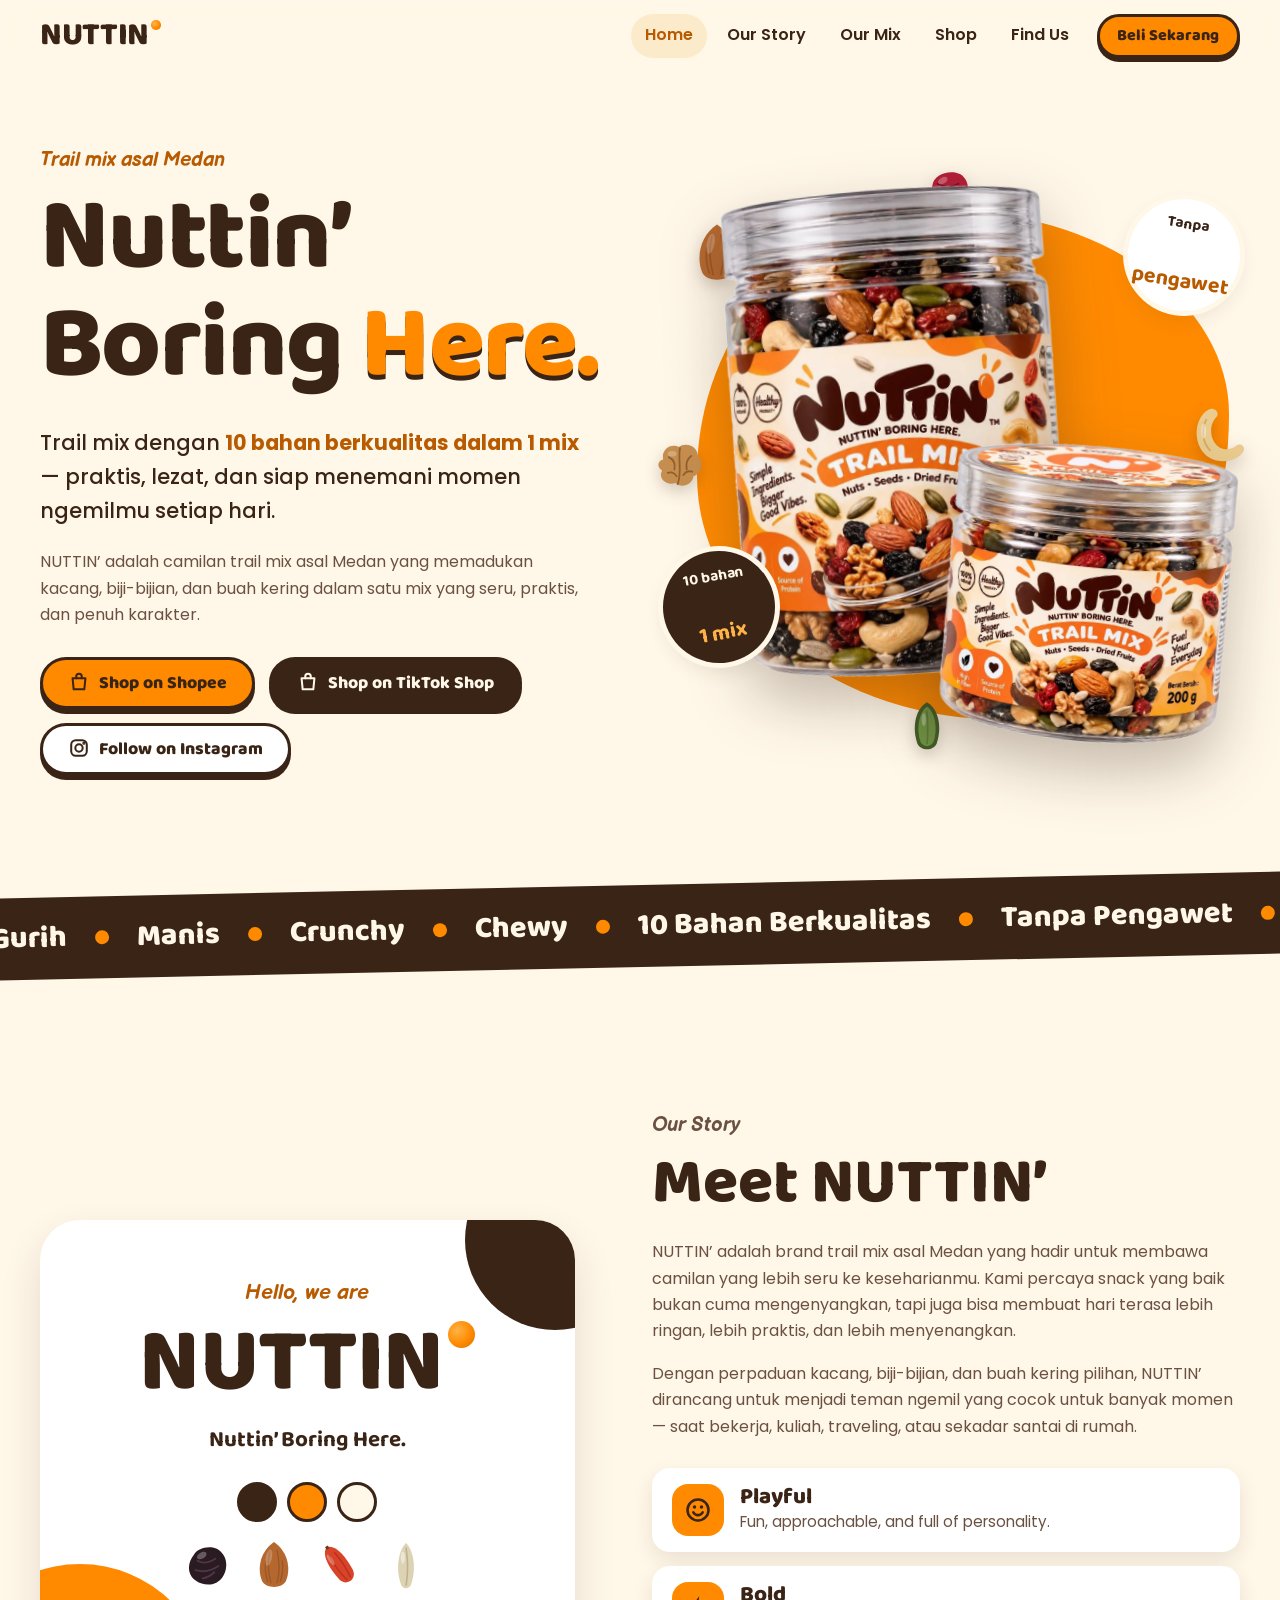
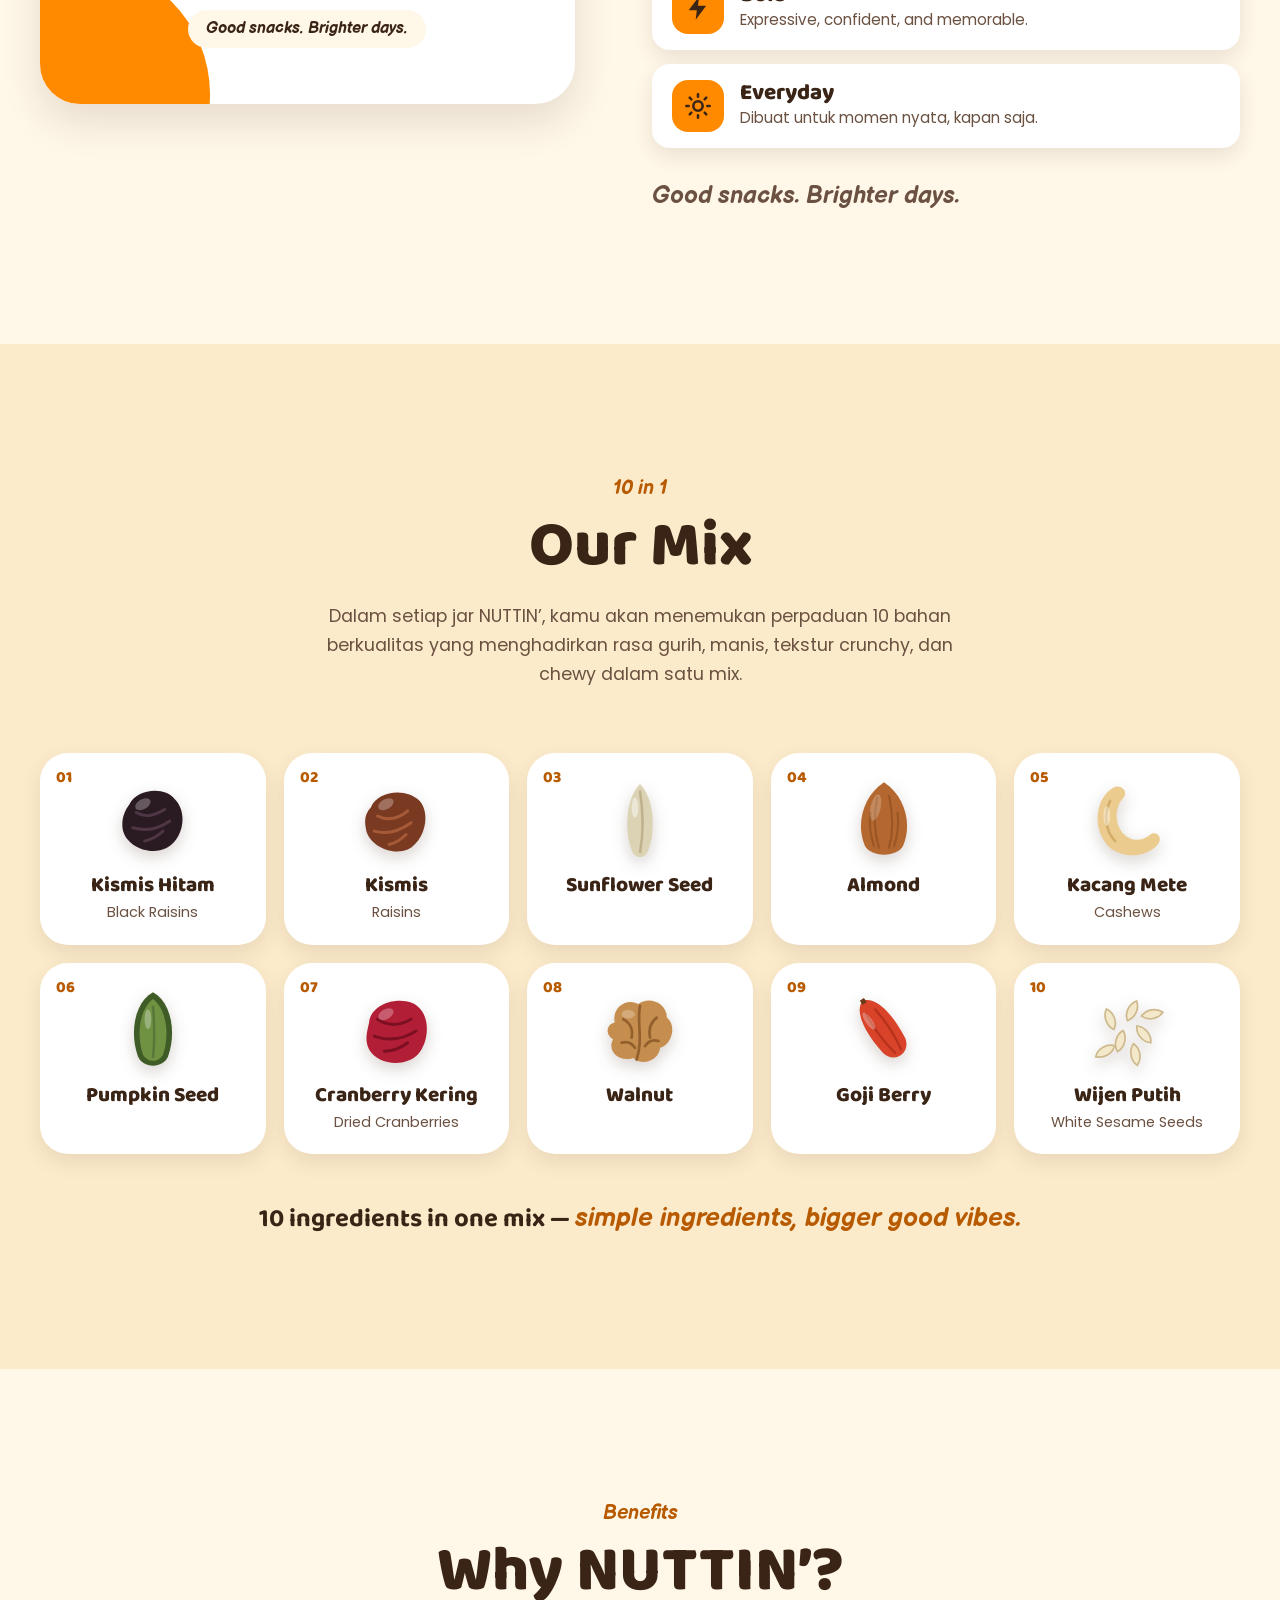
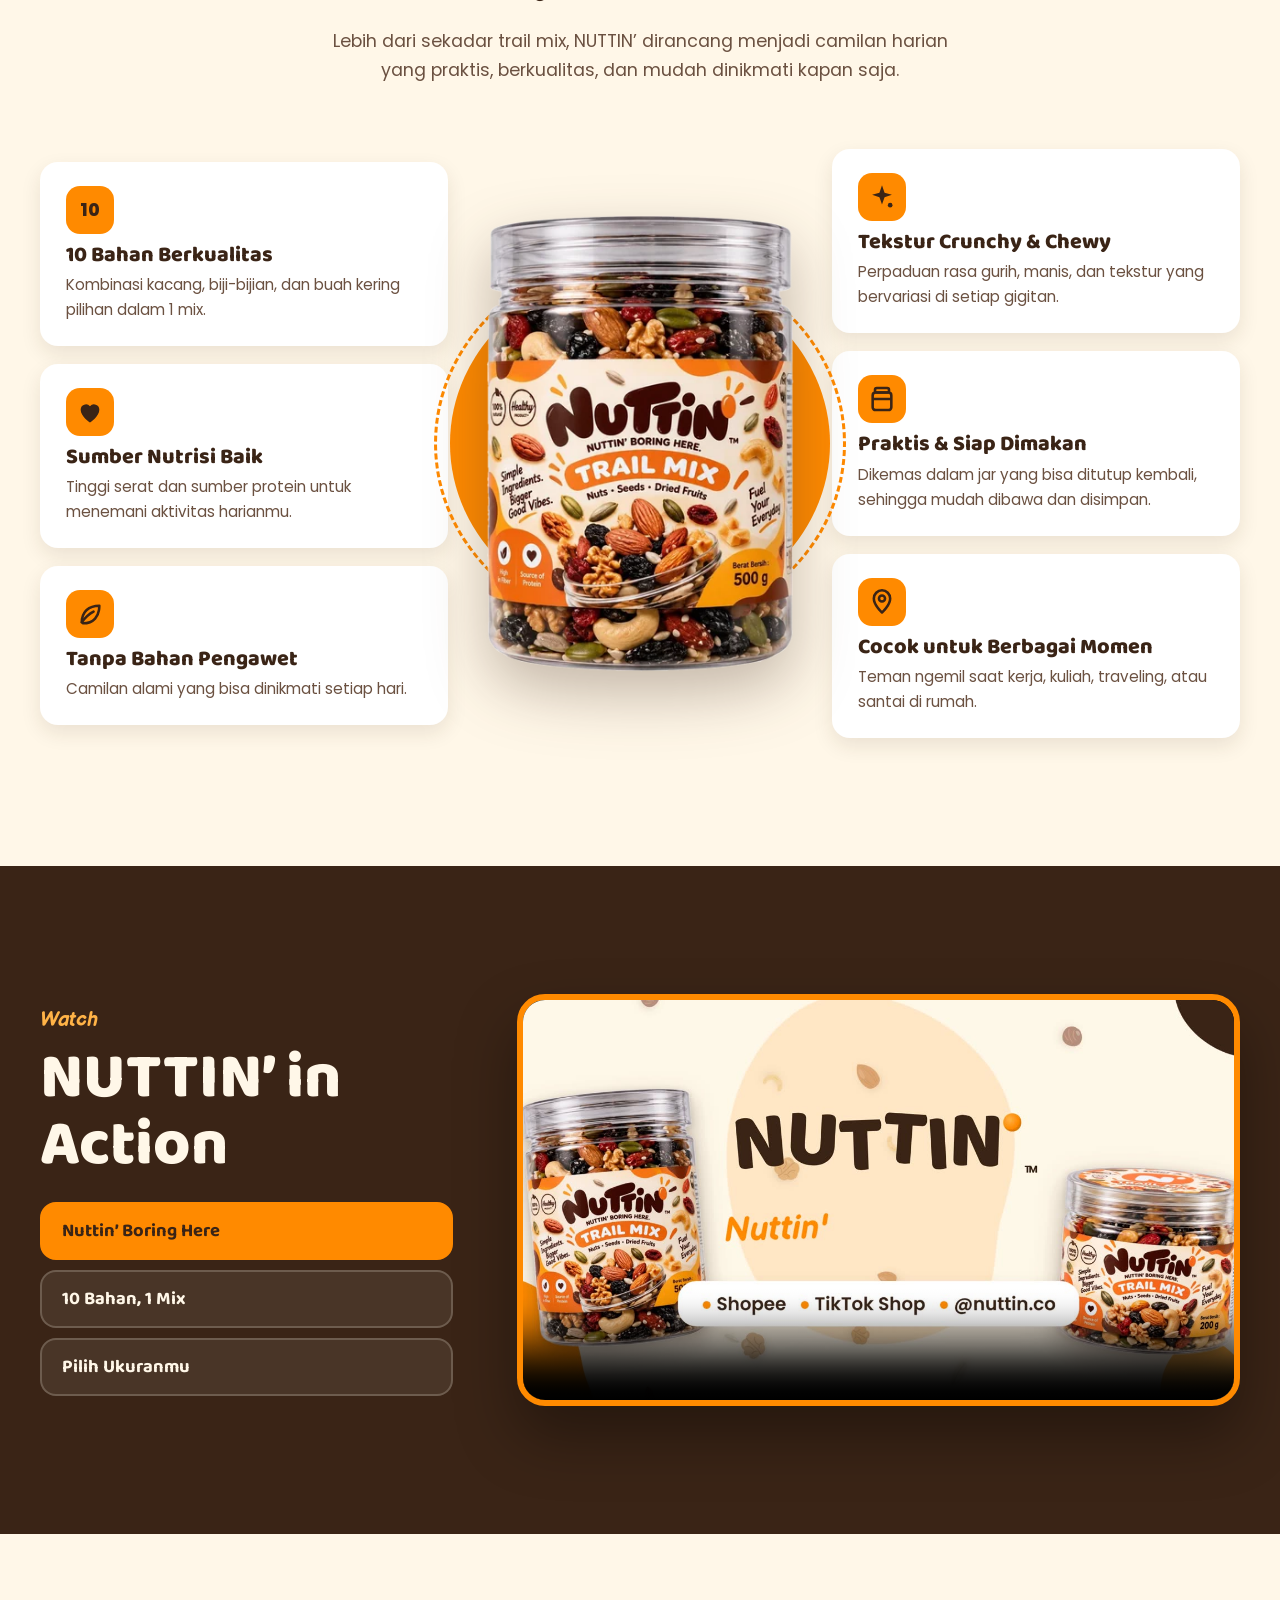
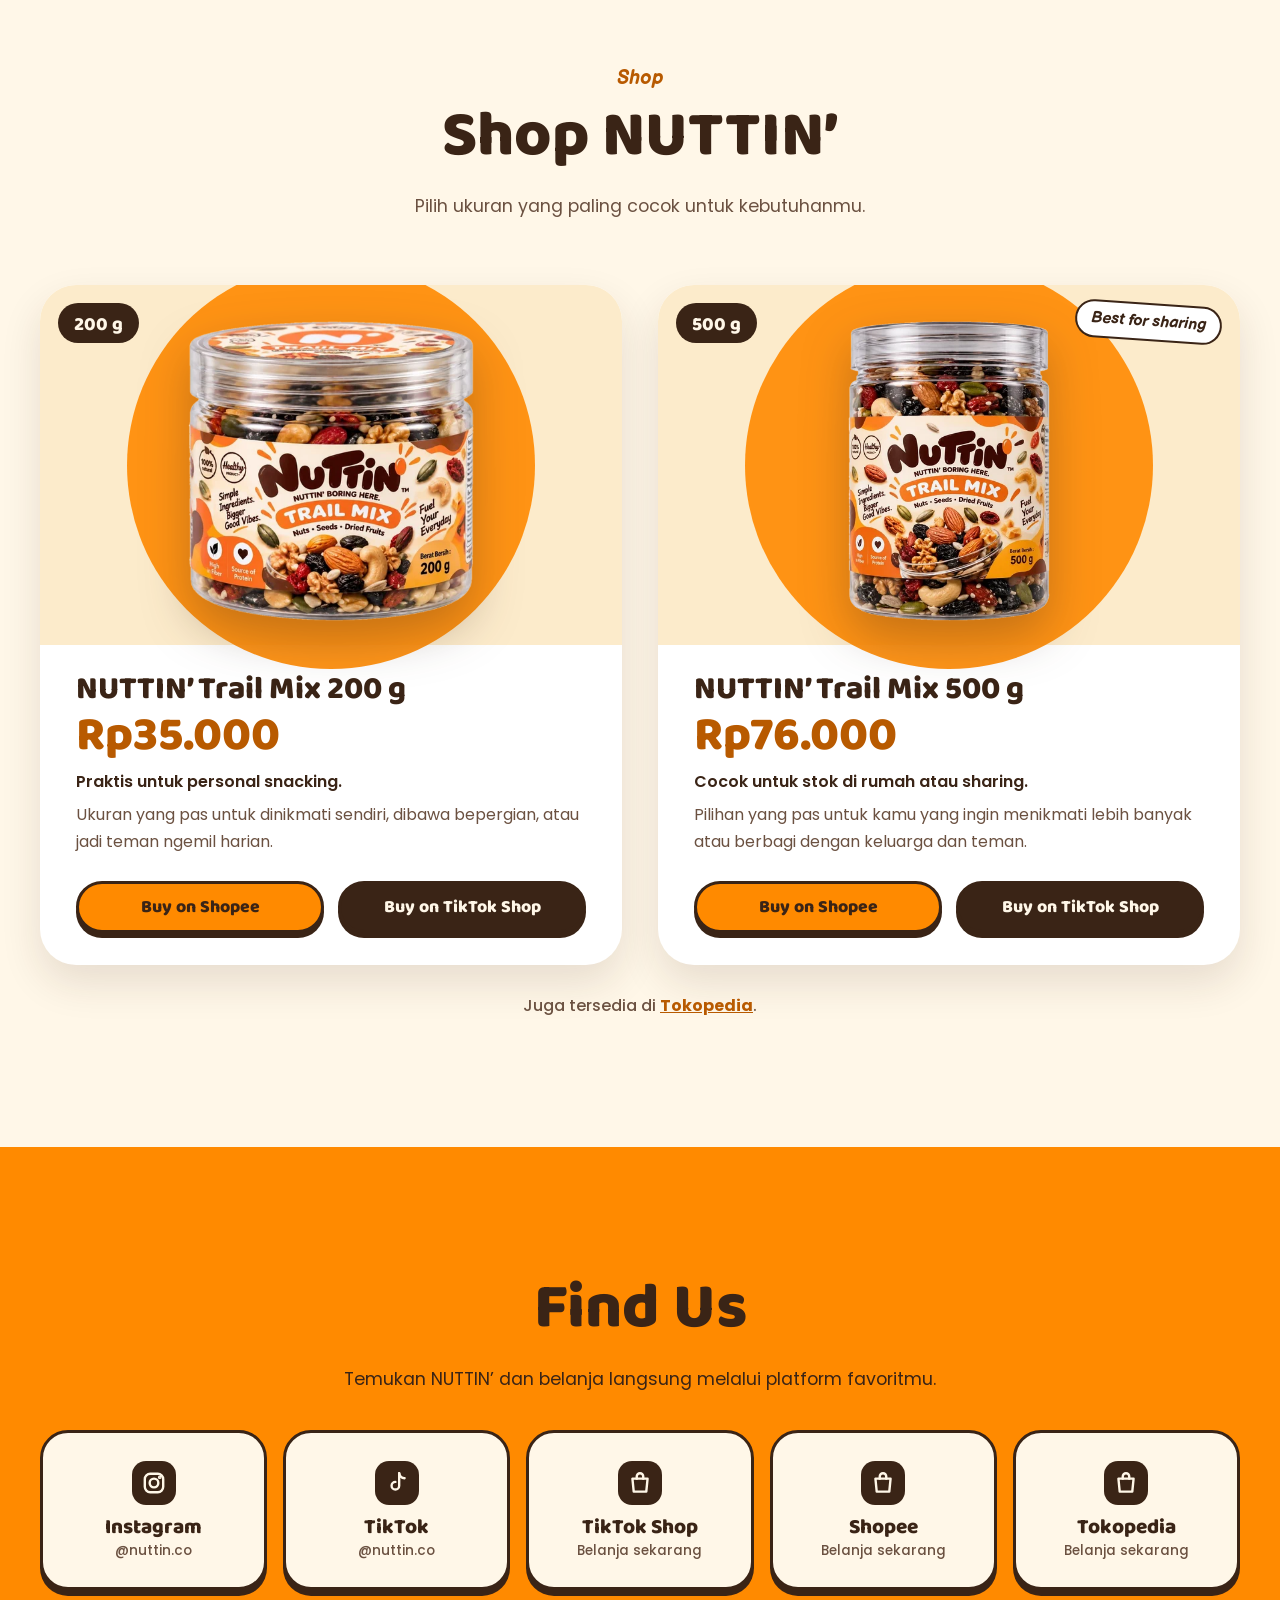
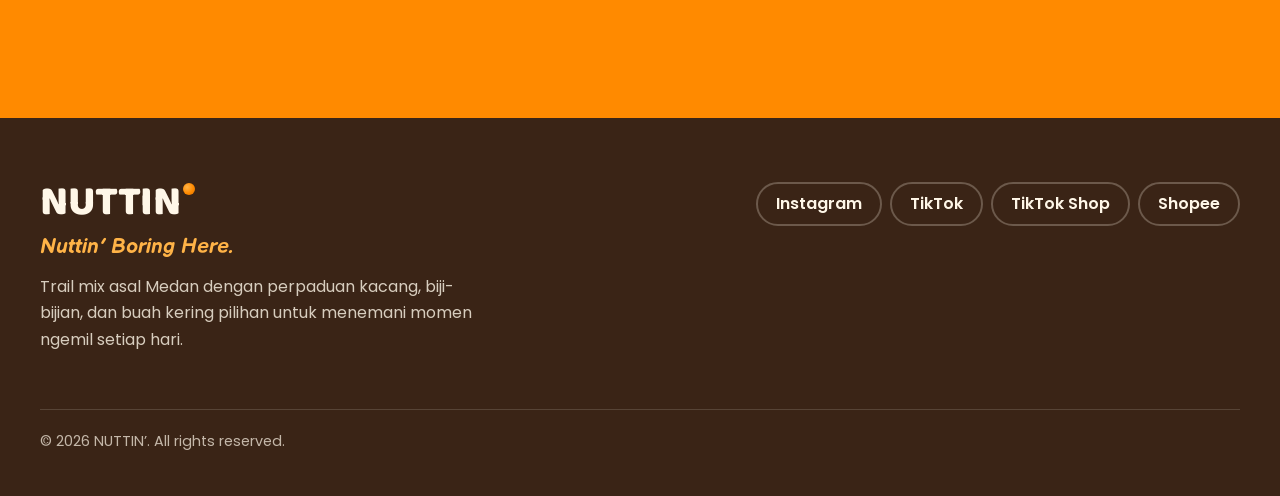
==== index.html @ 27751baa "NUTTIN' brand website: one-page static site Home, Our Story, Our Mix, Why NUTTIN', Watch, Shop and F" ====
<!DOCTYPE html>
<html lang="id">
<head>
  <meta charset="utf-8">
  <meta name="viewport" content="width=device-width, initial-scale=1">
  <title>NUTTIN' Trail Mix — Nuttin' Boring Here.</title>
  <meta name="description" content="NUTTIN' adalah camilan trail mix asal Medan dengan 10 bahan berkualitas dalam 1 mix: kacang, biji-bijian, dan buah kering. Tanpa bahan pengawet.">
  <meta name="theme-color" content="#FF8A00">
  <meta property="og:title" content="NUTTIN' Trail Mix — Nuttin' Boring Here.">
  <meta property="og:description" content="Trail mix dengan 10 bahan berkualitas dalam 1 mix — praktis, lezat, dan siap menemani momen ngemilmu setiap hari.">
  <meta property="og:image" content="/assets/video/ad1.jpg">
  <meta property="og:type" content="website">
  <link rel="icon" href="/assets/img/favicon.svg" type="image/svg+xml">
  <link rel="preconnect" href="https://fonts.googleapis.com">
  <link rel="preconnect" href="https://fonts.gstatic.com" crossorigin>
  <link href="https://fonts.googleapis.com/css2?family=Baloo+2:wght@600;700;800&family=Balsamiq+Sans:ital,wght@1,700&family=Poppins:wght@400;500;600;700&display=swap" rel="stylesheet">
  <link rel="preload" as="image" href="/assets/img/jar500.webp">
  <link rel="stylesheet" href="/styles.css">
</head>
<body>
<a class="skip" href="#main">Langsung ke konten</a>

<header class="nav" id="top">
  <div class="wrap nav__in">
    <a href="#home" class="logo" aria-label="NUTTIN' — kembali ke atas">NUTTIN<span class="logo__nut" aria-hidden="true"></span></a>
    <nav aria-label="Menu utama">
      <button class="nav__toggle" aria-expanded="false" aria-controls="menu"><span class="sr">Buka menu</span><span class="bars" aria-hidden="true"></span></button>
      <ul id="menu" class="nav__menu">
        <li><a href="#home">Home</a></li>
        <li><a href="#story">Our Story</a></li>
        <li><a href="#mix">Our Mix</a></li>
        <li><a href="#shop">Shop</a></li>
        <li><a href="#find">Find Us</a></li>
        <li class="nav__cta"><a class="btn btn--sm" href="#shop">Beli Sekarang</a></li>
      </ul>
    </nav>
  </div>
</header>

<main id="main">

<!-- 1. HOME / HERO -->
<section id="home" class="hero">
  <div class="wrap hero__grid">
    <div class="hero__copy">
      <p class="eyebrow reveal">Trail mix asal Medan</p>
      <h1 class="hero__title reveal">Nuttin’ Boring <span>Here.</span></h1>
      <p class="hero__sub reveal">Trail mix dengan <strong>10 bahan berkualitas dalam 1 mix</strong> — praktis, lezat, dan siap menemani momen ngemilmu setiap hari.</p>
      <p class="hero__intro reveal">NUTTIN’ adalah camilan trail mix asal Medan yang memadukan kacang, biji-bijian, dan buah kering dalam satu mix yang seru, praktis, dan penuh karakter.</p>
      <div class="cta-row reveal">
        <a class="btn" href="https://id.shp.ee/QFvZnTkS" target="_blank" rel="noopener"><svg class="ic"><use href="#i-bag"/></svg>Shop on Shopee</a>
        <a class="btn btn--dark" href="https://vt.tiktok.com/ZSbyNtGrv/" target="_blank" rel="noopener"><svg class="ic"><use href="#i-bag"/></svg>Shop on TikTok Shop</a>
        <a class="btn btn--ghost" href="https://www.instagram.com/nuttin.co?stkn=MXM5eWNsd3lpMHB6aA==" target="_blank" rel="noopener"><svg class="ic"><use href="#i-insta"/></svg>Follow on Instagram</a>
      </div>
    </div>
    <div class="hero__art" aria-hidden="false">
      <div class="blob blob--orange"></div>
      <div class="float f1" data-ing="almond"></div>
      <div class="float f2" data-ing="cranberry"></div>
      <div class="float f3" data-ing="mete"></div>
      <div class="float f4" data-ing="pumpkin"></div>
      <div class="float f5" data-ing="walnut"></div>
      <img class="jar jar--500" src="/assets/img/jar500.webp" width="677" height="1000" alt="Jar NUTTIN’ Trail Mix 500 g">
      <img class="jar jar--200" src="/assets/img/jar200.webp" width="856" height="900" alt="Jar NUTTIN’ Trail Mix 200 g">
      <span class="sticker sticker--a">10 bahan<br><b>1 mix</b></span>
      <span class="sticker sticker--b">Tanpa<br><b>pengawet</b></span>
    </div>
  </div>
</section>

<div class="marquee-wrap"><div class="marquee" aria-hidden="true">
  <div class="marquee__track">
    <span>Gurih</span><i></i><span>Manis</span><i></i><span>Crunchy</span><i></i><span>Chewy</span><i></i><span>10 Bahan Berkualitas</span><i></i><span>Tanpa Pengawet</span><i></i><span>Fuel Your Everyday</span><i></i>
    <span>Gurih</span><i></i><span>Manis</span><i></i><span>Crunchy</span><i></i><span>Chewy</span><i></i><span>10 Bahan Berkualitas</span><i></i><span>Tanpa Pengawet</span><i></i><span>Fuel Your Everyday</span><i></i>
  </div>
</div></div>

<!-- 2. OUR STORY -->
<section id="story" class="section">
  <div class="wrap story">
    <div class="story__art reveal">
      <div class="brandcard">
        <p class="brandcard__hello">Hello, we are</p>
        <p class="logo logo--xl">NUTTIN<span class="logo__nut" aria-hidden="true"></span></p>
        <p class="brandcard__tag">Nuttin’ Boring Here.</p>
        <div class="brandcard__swatches" aria-hidden="true"><span style="background:#3A2416"></span><span style="background:#FF8A00"></span><span style="background:#FFF7E8"></span></div>
        <div class="brandcard__ings" aria-hidden="true">
          <span data-ing="kismishitam"></span><span data-ing="almond"></span><span data-ing="goji"></span><span data-ing="sunflower"></span>
        </div>
        <p class="brandcard__small">Good snacks. Brighter days.</p>
      </div>
    </div>
    <div class="story__copy">
      <p class="eyebrow reveal">Our Story</p>
      <h2 class="h2 reveal">Meet NUTTIN’</h2>
      <p class="reveal">NUTTIN’ adalah brand trail mix asal Medan yang hadir untuk membawa camilan yang lebih seru ke keseharianmu. Kami percaya snack yang baik bukan cuma mengenyangkan, tapi juga bisa membuat hari terasa lebih ringan, lebih praktis, dan lebih menyenangkan.</p>
      <p class="reveal">Dengan perpaduan kacang, biji-bijian, dan buah kering pilihan, NUTTIN’ dirancang untuk menjadi teman ngemil yang cocok untuk banyak momen — saat bekerja, kuliah, traveling, atau sekadar santai di rumah.</p>
      <ul class="values">
        <li class="value reveal"><svg class="value__ic"><use href="#i-smile"/></svg><div><h3>Playful</h3><p>Fun, approachable, and full of personality.</p></div></li>
        <li class="value reveal"><svg class="value__ic"><use href="#i-bolt"/></svg><div><h3>Bold</h3><p>Expressive, confident, and memorable.</p></div></li>
        <li class="value reveal"><svg class="value__ic"><use href="#i-sun"/></svg><div><h3>Everyday</h3><p>Dibuat untuk momen nyata, kapan saja.</p></div></li>
      </ul>
      <p class="callout reveal">Good snacks. Brighter days.</p>
    </div>
  </div>
</section>

<!-- 3. OUR MIX -->
<section id="mix" class="section section--tint">
  <div class="wrap">
    <div class="head">
      <p class="eyebrow reveal">10 in 1</p>
      <h2 class="h2 reveal">Our Mix</h2>
      <p class="lead reveal">Dalam setiap jar NUTTIN’, kamu akan menemukan perpaduan 10 bahan berkualitas yang menghadirkan rasa gurih, manis, tekstur crunchy, dan chewy dalam satu mix.</p>
    </div>
    <ol class="ings">
      <li class="ing reveal"><span class="ing__no">01</span><span class="ing__ic" data-ing="kismishitam"></span><h3>Kismis Hitam</h3><p>Black Raisins</p></li>
      <li class="ing reveal"><span class="ing__no">02</span><span class="ing__ic" data-ing="kismis"></span><h3>Kismis</h3><p>Raisins</p></li>
      <li class="ing reveal"><span class="ing__no">03</span><span class="ing__ic" data-ing="sunflower"></span><h3>Sunflower Seed</h3><p>&nbsp;</p></li>
      <li class="ing reveal"><span class="ing__no">04</span><span class="ing__ic" data-ing="almond"></span><h3>Almond</h3><p>&nbsp;</p></li>
      <li class="ing reveal"><span class="ing__no">05</span><span class="ing__ic" data-ing="mete"></span><h3>Kacang Mete</h3><p>Cashews</p></li>
      <li class="ing reveal"><span class="ing__no">06</span><span class="ing__ic" data-ing="pumpkin"></span><h3>Pumpkin Seed</h3><p>&nbsp;</p></li>
      <li class="ing reveal"><span class="ing__no">07</span><span class="ing__ic" data-ing="cranberry"></span><h3>Cranberry Kering</h3><p>Dried Cranberries</p></li>
      <li class="ing reveal"><span class="ing__no">08</span><span class="ing__ic" data-ing="walnut"></span><h3>Walnut</h3><p>&nbsp;</p></li>
      <li class="ing reveal"><span class="ing__no">09</span><span class="ing__ic" data-ing="goji"></span><h3>Goji Berry</h3><p>&nbsp;</p></li>
      <li class="ing reveal"><span class="ing__no">10</span><span class="ing__ic" data-ing="wijen"></span><h3>Wijen Putih</h3><p>White Sesame Seeds</p></li>
    </ol>
    <p class="support reveal">10 ingredients in one mix — <span>simple ingredients, bigger good vibes.</span></p>
  </div>
</section>

<!-- 4. WHY NUTTIN' -->
<section id="why" class="section">
  <div class="wrap">
    <div class="head">
      <p class="eyebrow reveal">Benefits</p>
      <h2 class="h2 reveal">Why NUTTIN’?</h2>
      <p class="lead reveal">Lebih dari sekadar trail mix, NUTTIN’ dirancang menjadi camilan harian yang praktis, berkualitas, dan mudah dinikmati kapan saja.</p>
    </div>
    <div class="why">
      <ul class="why__col">
        <li class="ben reveal"><svg class="ben__ic"><use href="#i-ten"/></svg><h3>10 Bahan Berkualitas</h3><p>Kombinasi kacang, biji-bijian, dan buah kering pilihan dalam 1 mix.</p></li>
        <li class="ben reveal"><svg class="ben__ic"><use href="#i-heart"/></svg><h3>Sumber Nutrisi Baik</h3><p>Tinggi serat dan sumber protein untuk menemani aktivitas harianmu.</p></li>
        <li class="ben reveal"><svg class="ben__ic"><use href="#i-leaf"/></svg><h3>Tanpa Bahan Pengawet</h3><p>Camilan alami yang bisa dinikmati setiap hari.</p></li>
      </ul>
      <div class="why__jar reveal">
        <div class="ring"></div>
        <img src="/assets/img/jar500-sm.webp" width="339" height="500" loading="lazy" alt="Jar NUTTIN’ Trail Mix">
      </div>
      <ul class="why__col">
        <li class="ben reveal"><svg class="ben__ic"><use href="#i-spark"/></svg><h3>Tekstur Crunchy &amp; Chewy</h3><p>Perpaduan rasa gurih, manis, dan tekstur yang bervariasi di setiap gigitan.</p></li>
        <li class="ben reveal"><svg class="ben__ic"><use href="#i-jar"/></svg><h3>Praktis &amp; Siap Dimakan</h3><p>Dikemas dalam jar yang bisa ditutup kembali, sehingga mudah dibawa dan disimpan.</p></li>
        <li class="ben reveal"><svg class="ben__ic"><use href="#i-pin"/></svg><h3>Cocok untuk Berbagai Momen</h3><p>Teman ngemil saat kerja, kuliah, traveling, atau santai di rumah.</p></li>
      </ul>
    </div>
  </div>
</section>

<!-- WATCH -->
<section id="watch" class="section section--brown">
  <div class="wrap watch">
    <div class="watch__copy">
      <p class="eyebrow eyebrow--light reveal">Watch</p>
      <h2 class="h2 reveal">NUTTIN’ in Action</h2>
      <div class="tabs reveal" role="tablist" aria-label="Pilih video">
        <button role="tab" aria-selected="true" data-src="/assets/video/ad1.mp4" data-poster="/assets/video/ad1.jpg">Nuttin’ Boring Here</button>
        <button role="tab" aria-selected="false" data-src="/assets/video/ad2.mp4" data-poster="/assets/video/ad2.jpg">10 Bahan, 1 Mix</button>
        <button role="tab" aria-selected="false" data-src="/assets/video/ad3.mp4" data-poster="/assets/video/ad3.jpg">Pilih Ukuranmu</button>
      </div>
    </div>
    <div class="watch__player reveal">
      <video id="player" controls playsinline preload="none" poster="/assets/video/ad1.jpg" width="1280" height="720">
        <source src="/assets/video/ad1.mp4" type="video/mp4">
      </video>
    </div>
  </div>
</section>

<!-- 5. SHOP -->
<section id="shop" class="section">
  <div class="wrap">
    <div class="head">
      <p class="eyebrow reveal">Shop</p>
      <h2 class="h2 reveal">Shop NUTTIN’</h2>
      <p class="lead reveal">Pilih ukuran yang paling cocok untuk kebutuhanmu.</p>
    </div>
    <div class="products">
      <article class="product reveal">
        <div class="product__img"><img src="/assets/img/jar200-sm.webp" width="428" height="450" loading="lazy" alt="NUTTIN’ Trail Mix 200 g"><span class="size">200 g</span></div>
        <div class="product__body">
          <h3>NUTTIN’ Trail Mix 200 g</h3>
          <p class="price">Rp35.000</p>
          <p class="product__tag">Praktis untuk personal snacking.</p>
          <p>Ukuran yang pas untuk dinikmati sendiri, dibawa bepergian, atau jadi teman ngemil harian.</p>
          <div class="cta-row">
            <a class="btn" href="https://id.shp.ee/QFvZnTkS" target="_blank" rel="noopener">Buy on Shopee</a>
            <a class="btn btn--dark" href="https://vt.tiktok.com/ZSbyNtGrv/" target="_blank" rel="noopener">Buy on TikTok Shop</a>
          </div>
        </div>
      </article>
      <article class="product product--big reveal">
        <div class="product__img"><img src="/assets/img/jar500-sm.webp" width="339" height="500" loading="lazy" alt="NUTTIN’ Trail Mix 500 g"><span class="size">500 g</span><span class="flag">Best for sharing</span></div>
        <div class="product__body">
          <h3>NUTTIN’ Trail Mix 500 g</h3>
          <p class="price">Rp76.000</p>
          <p class="product__tag">Cocok untuk stok di rumah atau sharing.</p>
          <p>Pilihan yang pas untuk kamu yang ingin menikmati lebih banyak atau berbagi dengan keluarga dan teman.</p>
          <div class="cta-row">
            <a class="btn" href="https://id.shp.ee/QFvZnTkS" target="_blank" rel="noopener">Buy on Shopee</a>
            <a class="btn btn--dark" href="https://vt.tiktok.com/ZSbyNtGrv/" target="_blank" rel="noopener">Buy on TikTok Shop</a>
          </div>
        </div>
      </article>
    </div>
    <p class="note reveal">Juga tersedia di <a href="https://tk.tokopedia.com/ZSbgwoMDU/" target="_blank" rel="noopener">Tokopedia</a>.</p>
  </div>
</section>

<!-- 6. FIND US -->
<section id="find" class="section section--orange">
  <div class="wrap find">
    <h2 class="h2 reveal">Find Us</h2>
    <p class="lead reveal">Temukan NUTTIN’ dan belanja langsung melalui platform favoritmu.</p>
    <ul class="platforms">
      <li class="reveal"><a href="https://www.instagram.com/nuttin.co?stkn=MXM5eWNsd3lpMHB6aA==" target="_blank" rel="noopener"><svg class="ic"><use href="#i-insta"/></svg><span>Instagram<small>@nuttin.co</small></span></a></li>
      <li class="reveal"><a href="https://www.tiktok.com/@nuttin.co?_r=1&amp;_t=ZS-9ANVLg5MFNd" target="_blank" rel="noopener"><svg class="ic"><use href="#i-note"/></svg><span>TikTok<small>@nuttin.co</small></span></a></li>
      <li class="reveal"><a href="https://vt.tiktok.com/ZSbyNtGrv/" target="_blank" rel="noopener"><svg class="ic"><use href="#i-bag"/></svg><span>TikTok Shop<small>Belanja sekarang</small></span></a></li>
      <li class="reveal"><a href="https://id.shp.ee/QFvZnTkS" target="_blank" rel="noopener"><svg class="ic"><use href="#i-bag"/></svg><span>Shopee<small>Belanja sekarang</small></span></a></li>
      <li class="reveal"><a href="https://tk.tokopedia.com/ZSbgwoMDU/" target="_blank" rel="noopener"><svg class="ic"><use href="#i-bag"/></svg><span>Tokopedia<small>Belanja sekarang</small></span></a></li>
    </ul>
  </div>
</section>

</main>

<footer class="footer">
  <div class="wrap footer__grid">
    <div>
      <p class="logo logo--light">NUTTIN<span class="logo__nut" aria-hidden="true"></span></p>
      <p class="footer__line">Nuttin’ Boring Here.</p>
      <p class="footer__text">Trail mix asal Medan dengan perpaduan kacang, biji-bijian, dan buah kering pilihan untuk menemani momen ngemil setiap hari.</p>
    </div>
    <nav aria-label="Link footer">
      <ul class="footer__links">
        <li><a href="https://www.instagram.com/nuttin.co?stkn=MXM5eWNsd3lpMHB6aA==" target="_blank" rel="noopener">Instagram</a></li>
        <li><a href="https://www.tiktok.com/@nuttin.co?_r=1&amp;_t=ZS-9ANVLg5MFNd" target="_blank" rel="noopener">TikTok</a></li>
        <li><a href="https://vt.tiktok.com/ZSbyNtGrv/" target="_blank" rel="noopener">TikTok Shop</a></li>
        <li><a href="https://id.shp.ee/QFvZnTkS" target="_blank" rel="noopener">Shopee</a></li>
      </ul>
    </nav>
  </div>
  <p class="wrap footer__copy">© 2026 NUTTIN’. All rights reserved.</p>
</footer>

<!-- icon sprite -->
<svg width="0" height="0" style="position:absolute" aria-hidden="true">
  <symbol id="i-bag" viewBox="0 0 24 24" fill="none" stroke="currentColor" stroke-width="2.2" stroke-linecap="round" stroke-linejoin="round"><path d="M5 8h14l-1.2 12H6.2z"/><path d="M9 8V6a3 3 0 0 1 6 0v2"/></symbol>
  <symbol id="i-insta" viewBox="0 0 24 24" fill="none" stroke="currentColor" stroke-width="2.2" stroke-linecap="round"><rect x="3.5" y="3.5" width="17" height="17" rx="5"/><circle cx="12" cy="12" r="4"/><circle cx="17.3" cy="6.7" r=".6" fill="currentColor"/></symbol>
  <symbol id="i-note" viewBox="0 0 24 24" fill="none" stroke="currentColor" stroke-width="2.2" stroke-linecap="round" stroke-linejoin="round"><path d="M14 3v11.5a3.5 3.5 0 1 1-3.5-3.5"/><path d="M14 3c.5 2.6 2.4 4.4 5 4.6"/></symbol>
  <symbol id="i-smile" viewBox="0 0 24 24" fill="none" stroke="currentColor" stroke-width="2.2" stroke-linecap="round"><circle cx="12" cy="12" r="9"/><path d="M8 14c1 1.6 2.4 2.4 4 2.4s3-.8 4-2.4"/><path d="M9 9.5h.01M15 9.5h.01" stroke-width="3"/></symbol>
  <symbol id="i-bolt" viewBox="0 0 24 24" fill="currentColor"><path d="M13 2 4 14h7l-1 8 9-12h-7z"/></symbol>
  <symbol id="i-sun" viewBox="0 0 24 24" fill="none" stroke="currentColor" stroke-width="2.2" stroke-linecap="round"><circle cx="12" cy="12" r="4"/><path d="M12 2v2M12 20v2M4.9 4.9l1.4 1.4M17.7 17.7l1.4 1.4M2 12h2M20 12h2M4.9 19.1l1.4-1.4M17.7 6.3l1.4-1.4"/></symbol>
  <symbol id="i-heart" viewBox="0 0 24 24" fill="currentColor"><path d="M12 21s-8-5.2-8-11a4.6 4.6 0 0 1 8-3 4.6 4.6 0 0 1 8 3c0 5.8-8 11-8 11z"/></symbol>
  <symbol id="i-leaf" viewBox="0 0 24 24" fill="none" stroke="currentColor" stroke-width="2.2" stroke-linecap="round" stroke-linejoin="round"><path d="M5 19c0-9 6-14 15-14 0 9-5 15-14 15"/><path d="M5 19c3-4 6-7 10-9"/></symbol>
  <symbol id="i-spark" viewBox="0 0 24 24" fill="currentColor"><path d="M12 2l2.2 6.3L20.5 10l-6.3 2.2L12 18.5l-2.2-6.3L3.5 10l6.3-1.7z"/><circle cx="19" cy="19" r="2"/></symbol>
  <symbol id="i-jar" viewBox="0 0 24 24" fill="none" stroke="currentColor" stroke-width="2.2" stroke-linejoin="round"><rect x="6" y="2.5" width="12" height="4" rx="1.5"/><path d="M6.5 6.5h11c1.4 0 2.5 1.1 2.5 2.5v10a2.5 2.5 0 0 1-2.5 2.5h-11A2.5 2.5 0 0 1 4 19V9c0-1.4 1.1-2.5 2.5-2.5z"/><path d="M4 12h16"/></symbol>
  <symbol id="i-pin" viewBox="0 0 24 24" fill="none" stroke="currentColor" stroke-width="2.2" stroke-linecap="round" stroke-linejoin="round"><path d="M12 21s7-6.2 7-12a7 7 0 0 0-14 0c0 5.8 7 12 7 12z"/><circle cx="12" cy="9" r="2.6"/></symbol>
  <symbol id="i-ten" viewBox="0 0 24 24"><text x="12" y="17" text-anchor="middle" font-family="Baloo 2, sans-serif" font-weight="800" font-size="15" fill="currentColor">10</text></symbol>
</svg>

<script src="/main.js" defer></script>
</body>
</html>
---- styles.css ----
/* NUTTIN' — brand tokens */
:root {
  --brown: #3A2416;
  --brown-2: #5A3A26;
  --orange: #FF8A00;
  --orange-deep: #B85A00;   /* orange for small text on cream (AA contrast) */
  --orange-soft: #FFB347;
  --cream: #FFF7E8;
  --cream-2: #FCEBCB;
  --white: #FFFFFF;
  --ink: #3A2416;
  --muted: #6B5141;
  --radius: 28px;
  --radius-sm: 18px;
  --shadow: 0 18px 40px rgba(58, 36, 22, .12);
  --shadow-sm: 0 8px 20px rgba(58, 36, 22, .10);
  --f-head: 'Baloo 2', system-ui, sans-serif;
  --f-accent: 'Balsamiq Sans', 'Baloo 2', cursive;
  --f-body: 'Poppins', system-ui, sans-serif;
  --nav-h: 72px;
}

*, *::before, *::after { box-sizing: border-box; }
html { overflow-x: clip; scroll-behavior: smooth; scroll-padding-top: calc(var(--nav-h) + 12px); }
body {
  margin: 0;
  background: var(--cream);
  color: var(--ink);
  font-family: var(--f-body);
  font-size: 16px;
  line-height: 1.65;
  -webkit-font-smoothing: antialiased;
  overflow-x: hidden;
}
img, video, svg { display: block; max-width: 100%; }
img { height: auto; }
a { color: inherit; }
h1, h2, h3 { font-family: var(--f-head); font-weight: 800; line-height: 1.05; margin: 0; }
p { margin: 0 0 1em; }
ul, ol { list-style: none; margin: 0; padding: 0; }
:focus-visible { outline: 3px solid var(--orange); outline-offset: 3px; border-radius: 8px; }
.sr { position: absolute; width: 1px; height: 1px; overflow: hidden; clip: rect(0 0 0 0); white-space: nowrap; }
.skip { position: absolute; left: 12px; top: -60px; z-index: 100; background: var(--brown); color: var(--cream); padding: 10px 16px; border-radius: 12px; text-decoration: none; }
.skip:focus { top: 12px; }

.wrap { width: min(1200px, 100% - 32px); margin-inline: auto; }
.section { padding: clamp(72px, 10vw, 128px) 0; position: relative; }
.section--tint { background: var(--cream-2); }
.section--brown { background: var(--brown); color: var(--cream); }
.section--orange { background: var(--orange); }

.eyebrow {
  font-family: var(--f-accent); font-style: italic; font-weight: 700;
  color: var(--orange-deep); font-size: 1.25rem; margin-bottom: .4em;
}
.eyebrow--light { color: var(--orange-soft); }
.h2 { font-size: clamp(2.4rem, 6vw, 4rem); margin-bottom: .35em; }
.lead { font-size: 1.1rem; color: var(--muted); max-width: 640px; }
.head { text-align: center; margin-bottom: clamp(36px, 6vw, 64px); }
.head .lead { margin-inline: auto; }

/* logo */
.logo {
  font-family: var(--f-head); font-weight: 800; font-size: 2rem; line-height: 1;
  color: var(--brown); text-decoration: none; letter-spacing: -.01em;
  display: inline-flex; align-items: flex-start; margin: 0;
}
.logo__nut {
  width: .3em; height: .3em; border-radius: 50%; margin-left: .06em; margin-top: .02em;
  background: radial-gradient(circle at 35% 35%, var(--orange-soft), var(--orange) 55%, #D96F00);
}
.logo--xl { font-size: clamp(3.4rem, 9vw, 5.6rem); }
.logo--light { color: var(--cream); font-size: 2.6rem; }

/* buttons */
.btn {
  --bg: var(--orange); --fg: var(--brown);
  display: inline-flex; align-items: center; justify-content: center; gap: .55em;
  min-height: 52px; padding: .7em 1.4em .6em;
  background: var(--bg); color: var(--fg);
  font-family: var(--f-head); font-weight: 800; font-size: 1.1rem; line-height: 1;
  text-decoration: none; border-radius: 999px; border: 3px solid var(--brown);
  box-shadow: 0 5px 0 var(--brown);
  transition: transform .18s ease, box-shadow .18s ease, background-color .18s ease;
  cursor: pointer;
}
.btn:hover { transform: translateY(-2px); box-shadow: 0 7px 0 var(--brown); }
.btn:active { transform: translateY(3px); box-shadow: 0 2px 0 var(--brown); }
.btn--dark { --bg: var(--brown); --fg: var(--cream); }
.btn--ghost { --bg: var(--white); --fg: var(--brown); }
.btn--sm { min-height: 44px; font-size: 1rem; padding: .55em 1.1em .45em; box-shadow: 0 4px 0 var(--brown); }
.btn .ic { width: 1.25em; height: 1.25em; margin-top: -.15em; }
.cta-row { display: flex; flex-wrap: wrap; gap: 14px; }

/* nav */
.nav {
  position: sticky; top: 0; z-index: 50; height: var(--nav-h);
  background: rgba(255, 247, 232, .88); backdrop-filter: saturate(1.4) blur(10px);
  border-bottom: 1px solid transparent; transition: border-color .2s, box-shadow .2s;
}
.nav.is-scrolled { border-color: rgba(58, 36, 22, .08); box-shadow: 0 6px 24px rgba(58, 36, 22, .06); }
.nav__in { height: 100%; display: flex; align-items: center; justify-content: space-between; }
.nav__menu { display: flex; align-items: center; gap: 6px; }
.nav__menu a:not(.btn) {
  display: inline-flex; align-items: center; min-height: 44px; padding: 0 14px; border-radius: 999px;
  font-weight: 600; text-decoration: none; transition: background-color .18s, color .18s;
}
.nav__menu a:not(.btn):hover, .nav__menu a.is-active { background: var(--cream-2); color: var(--orange-deep); }
.nav__cta { margin-left: 8px; }
.nav__toggle { display: none; }

@media (max-width: 860px) {
  .nav__toggle {
    display: grid; place-items: center; width: 48px; height: 48px; border-radius: 14px;
    border: 2px solid var(--brown); background: var(--white); cursor: pointer;
  }
  .bars, .bars::before, .bars::after { display: block; width: 20px; height: 2.5px; background: var(--brown); border-radius: 2px; position: relative; transition: transform .2s, opacity .2s; }
  .bars::before, .bars::after { content: ''; position: absolute; left: 0; }
  .bars::before { top: -6px; } .bars::after { top: 6px; }
  .nav__toggle[aria-expanded="true"] .bars { background: transparent; }
  .nav__toggle[aria-expanded="true"] .bars::before { transform: translateY(6px) rotate(45deg); }
  .nav__toggle[aria-expanded="true"] .bars::after { transform: translateY(-6px) rotate(-45deg); }
  .nav__menu {
    position: absolute; top: var(--nav-h); left: 0; right: 0;
    flex-direction: column; align-items: stretch; gap: 4px; padding: 12px 16px 20px;
    background: var(--cream); border-bottom: 1px solid rgba(58, 36, 22, .1); box-shadow: var(--shadow);
    transform: translateY(-8px); opacity: 0; visibility: hidden; transition: opacity .2s, transform .2s, visibility .2s;
  }
  .nav__menu.is-open { opacity: 1; transform: none; visibility: visible; }
  .nav__menu a:not(.btn) { font-size: 1.1rem; }
  .nav__cta { margin: 8px 0 0; } .nav__cta .btn { width: 100%; }
}

/* hero */
.hero { padding: clamp(32px, 6vw, 72px) 0 clamp(56px, 8vw, 96px); overflow: hidden; }
.hero__grid { display: grid; grid-template-columns: 1.05fr 1fr; align-items: center; gap: 40px; }
.hero__title { font-size: clamp(3.2rem, 8.5vw, 6.4rem); margin-bottom: .25em; letter-spacing: -.015em; }
.hero__title span { color: var(--orange); -webkit-text-stroke: 0; text-shadow: 0 5px 0 var(--brown); }
.hero__sub { font-size: clamp(1.1rem, 2vw, 1.3rem); font-weight: 500; max-width: 560px; }
.hero__sub strong { color: var(--orange-deep); }
.hero__intro { color: var(--muted); max-width: 540px; margin-bottom: 28px; }
.hero__art { position: relative; aspect-ratio: 1 / 1; width: 100%; max-width: 600px; justify-self: center; }
.blob {
  position: absolute; inset: 6% 2% 4% 4%;
  border-radius: 46% 54% 42% 58% / 52% 40% 60% 48%;
  animation: morph 14s ease-in-out infinite;
}
.blob--orange { background: var(--orange); }
@keyframes morph {
  50% { border-radius: 58% 42% 55% 45% / 42% 58% 42% 58%; }
}
.jar { position: absolute; filter: drop-shadow(0 26px 30px rgba(58, 36, 22, .3)); }
.jar--500 { width: 58%; left: 10%; top: 2%; transform: rotate(-4deg); }
.jar--200 { width: 50%; right: 2%; bottom: 0; transform: rotate(5deg); }
.sticker {
  position: absolute; display: grid; place-items: center; text-align: center;
  width: 112px; height: 112px; border-radius: 50%;
  background: var(--brown); color: var(--cream); font-family: var(--f-head); font-weight: 700;
  font-size: .95rem; line-height: 1.05; box-shadow: 0 0 0 5px var(--cream), var(--shadow-sm);
}
.sticker b { font-size: 1.35rem; color: var(--orange-soft); }
.sticker--a { left: -2%; bottom: 14%; transform: rotate(-10deg); }
.sticker--b { right: 0; top: 4%; transform: rotate(9deg); background: var(--white); color: var(--brown); }
.sticker--b b { color: var(--orange-deep); }
.float { position: absolute; width: 64px; height: 64px; filter: drop-shadow(0 6px 8px rgba(58, 36, 22, .22)); animation: bob 5s ease-in-out infinite; }
.float svg { width: 100%; height: 100%; }
.f1 { left: 2%; top: 8%; } .f2 { left: 44%; top: -2%; animation-delay: -1.2s; width: 52px; height: 52px; }
.f3 { right: -2%; top: 40%; animation-delay: -2.4s; } .f4 { left: 40%; bottom: -2%; animation-delay: -3.1s; width: 54px; height: 54px; }
.f5 { left: -4%; top: 46%; animation-delay: -.6s; width: 56px; height: 56px; }
@keyframes bob { 50% { transform: translateY(-12px) rotate(10deg); } }

@media (max-width: 860px) {
  .hero__grid { grid-template-columns: 1fr; text-align: center; }
  .hero__copy { order: 2; }
  .hero__art { order: 1; max-width: 420px; }
  .hero__sub, .hero__intro { margin-inline: auto; }
  .hero .cta-row { justify-content: center; }
  .sticker { width: 92px; height: 92px; font-size: .8rem; }
  .sticker b { font-size: 1.1rem; }
  .float { width: 46px; height: 46px; }
}
@media (max-width: 480px) {
  .hero .cta-row .btn { width: 100%; }
}

/* marquee */
.marquee-wrap { overflow: hidden; padding: 14px 0; }
.marquee { background: var(--brown); color: var(--cream); overflow: hidden; padding: 16px 0; transform: rotate(-1.2deg); margin: 0 -10px; }
.marquee__track { display: flex; align-items: center; gap: 28px; width: max-content; animation: marquee 32s linear infinite; }
.marquee span { font-family: var(--f-head); font-weight: 800; font-size: clamp(1.3rem, 3vw, 1.9rem); white-space: nowrap; }
.marquee i { width: 14px; height: 14px; border-radius: 50%; background: var(--orange); flex: none; }
@keyframes marquee { to { transform: translateX(-50%); } }

/* story */
.story { display: grid; grid-template-columns: 1fr 1.1fr; gap: clamp(32px, 6vw, 80px); align-items: center; }
.brandcard {
  position: relative; background: var(--white); border-radius: 40px; padding: clamp(32px, 5vw, 56px);
  box-shadow: var(--shadow); text-align: center; overflow: hidden; isolation: isolate;
}
.brandcard::before, .brandcard::after { content: ''; position: absolute; z-index: -1; border-radius: 50%; }
.brandcard::before { width: 260px; height: 260px; background: var(--orange); left: -90px; bottom: -120px; }
.brandcard::after { width: 180px; height: 180px; background: var(--brown); right: -70px; top: -70px; }
.brandcard__hello { font-family: var(--f-accent); font-style: italic; font-weight: 700; color: var(--orange-deep); font-size: 1.3rem; margin: 0; }
.brandcard .logo { justify-content: center; margin: .1em 0 .15em; }
.brandcard__tag { font-family: var(--f-head); font-weight: 700; font-size: 1.4rem; }
.brandcard__swatches { display: flex; justify-content: center; gap: 10px; margin: 18px 0; }
.brandcard__swatches span { width: 40px; height: 40px; border-radius: 50%; border: 3px solid var(--brown); }
.brandcard__ings { display: flex; justify-content: center; gap: 14px; margin-bottom: 18px; }
.brandcard__ings span { width: 52px; height: 52px; }
.brandcard__small { font-family: var(--f-accent); font-style: italic; font-weight: 700; margin: 0; color: var(--brown); background: var(--cream); display: inline-block; padding: 6px 18px; border-radius: 999px; }
.story__copy > p { color: var(--muted); }
.values { display: grid; gap: 14px; margin: 28px 0; }
.value { display: flex; gap: 16px; align-items: center; background: var(--white); border-radius: var(--radius-sm); padding: 16px 20px; box-shadow: var(--shadow-sm); }
.value__ic { width: 52px; height: 52px; flex: none; padding: 12px; border-radius: 16px; background: var(--orange); color: var(--brown); }
.value h3 { font-size: 1.4rem; }
.value p { margin: 0; color: var(--muted); font-size: .95rem; }
.callout { font-family: var(--f-accent); font-style: italic; font-weight: 700; font-size: 1.5rem; color: var(--orange-deep); margin: 0; }
@media (max-width: 860px) { .story { grid-template-columns: 1fr; } }

/* our mix */
.ings { display: grid; grid-template-columns: repeat(5, 1fr); gap: 18px; counter-reset: none; }
.ing {
  position: relative; background: var(--white); border-radius: var(--radius); padding: 26px 16px 20px; text-align: center;
  box-shadow: var(--shadow-sm); transition: transform .25s ease, box-shadow .25s ease;
}
.ing:hover { transform: translateY(-6px) rotate(-1deg); box-shadow: var(--shadow); }
.ing__no { position: absolute; top: 12px; left: 16px; font-family: var(--f-head); font-weight: 800; color: var(--orange-deep); font-size: 1rem; }
.ing__ic { display: block; width: 84px; height: 84px; margin: 0 auto 12px; filter: drop-shadow(0 6px 8px rgba(58, 36, 22, .2)); transition: transform .3s ease; }
.ing:hover .ing__ic { transform: scale(1.1) rotate(8deg); }
.ing h3 { font-size: 1.3rem; }
.ing p { margin: 4px 0 0; font-size: .9rem; color: var(--muted); min-height: 1.4em; }
.support { text-align: center; font-family: var(--f-head); font-weight: 700; font-size: clamp(1.2rem, 2.6vw, 1.6rem); margin: 44px 0 0; }
.support span { font-family: var(--f-accent); font-style: italic; color: var(--orange-deep); }
@media (max-width: 1024px) { .ings { grid-template-columns: repeat(3, 1fr); } }
@media (max-width: 600px) { .ings { grid-template-columns: repeat(2, 1fr); gap: 12px; } .ing__ic { width: 68px; height: 68px; } .ing h3 { font-size: 1.15rem; } }

/* why */
.why { display: grid; grid-template-columns: 1fr auto 1fr; gap: clamp(20px, 3vw, 40px); align-items: center; }
.why__col { display: grid; gap: 18px; }
.ben { background: var(--white); border-radius: var(--radius-sm); padding: 22px 24px; box-shadow: var(--shadow-sm); border: 2px solid transparent; transition: border-color .2s, transform .2s; }
.ben:hover { border-color: var(--orange); transform: translateY(-3px); }
.ben__ic { width: 48px; height: 48px; padding: 10px; border-radius: 14px; background: var(--orange); color: var(--brown); margin-bottom: 10px; }
.ben h3 { font-size: 1.35rem; margin-bottom: .25em; }
.ben p { margin: 0; color: var(--muted); font-size: .95rem; }
.why__jar { position: relative; width: clamp(220px, 24vw, 320px); display: grid; place-items: center; }
.why__jar img { position: relative; filter: drop-shadow(0 24px 30px rgba(58, 36, 22, .3)); }
.ring { position: absolute; inset: 12% -12%; border-radius: 50%; background: var(--orange); }
.ring::after { content: ''; position: absolute; inset: -16px; border-radius: 50%; border: 3px dashed var(--orange); animation: spin 40s linear infinite; }
@keyframes spin { to { transform: rotate(360deg); } }
@media (max-width: 960px) {
  .why { grid-template-columns: 1fr; }
  .why__jar { order: -1; justify-self: center; margin-bottom: 20px; width: 220px; }
  .why__col { grid-template-columns: repeat(auto-fit, minmax(240px, 1fr)); }
}

/* watch */
.watch > * { min-width: 0; }
.watch { display: grid; grid-template-columns: .8fr 1.4fr; gap: clamp(28px, 5vw, 64px); align-items: center; }
.watch .h2 { color: var(--cream); }
.tabs { display: grid; gap: 10px; margin-top: 20px; }
.tabs button {
  min-height: 52px; text-align: left; padding: 12px 20px; border-radius: 16px; cursor: pointer;
  font-family: var(--f-head); font-weight: 700; font-size: 1.15rem;
  background: rgba(255, 247, 232, .08); color: var(--cream); border: 2px solid rgba(255, 247, 232, .2);
  transition: background-color .2s, border-color .2s, color .2s;
}
.tabs button:hover { border-color: var(--orange); }
.tabs button[aria-selected="true"] { background: var(--orange); color: var(--brown); border-color: var(--orange); }
.watch__player { border-radius: var(--radius); overflow: hidden; border: 6px solid var(--orange); box-shadow: 0 30px 60px rgba(0, 0, 0, .35); background: #000; }
.watch__player video { width: 100%; height: auto; aspect-ratio: 16 / 9; }
@media (max-width: 860px) {
  .watch { grid-template-columns: 1fr; }
  .tabs { grid-template-columns: repeat(3, minmax(0, 1fr)); gap: 8px; }
  .tabs button { font-size: .9rem; text-align: center; padding: 10px 8px; line-height: 1.15; }
}

/* shop */
.products { display: grid; grid-template-columns: repeat(2, 1fr); gap: clamp(20px, 3vw, 36px); }
.product { display: grid; grid-template-rows: auto 1fr; background: var(--white); border-radius: 36px; overflow: hidden; box-shadow: var(--shadow); }
.product__img { position: relative; background: var(--cream-2); display: grid; place-items: center; padding: 36px 24px 24px; min-height: 360px; }
.product__img::before { content: ''; position: absolute; width: 70%; aspect-ratio: 1; border-radius: 50%; background: var(--orange); opacity: .9; }
.product__img img { position: relative; max-height: 300px; width: auto; filter: drop-shadow(0 20px 24px rgba(58, 36, 22, .3)); transition: transform .35s ease; }
.product:hover .product__img img { transform: rotate(-4deg) scale(1.04); }
.size { position: absolute; top: 18px; left: 18px; background: var(--brown); color: var(--cream); font-family: var(--f-head); font-weight: 800; font-size: 1.2rem; padding: 6px 16px 2px; border-radius: 999px; }
.flag { position: absolute; top: 18px; right: 18px; background: var(--white); border: 2px solid var(--brown); font-family: var(--f-accent); font-style: italic; font-weight: 700; padding: 4px 14px; border-radius: 999px; transform: rotate(4deg); }
.product__body { padding: 28px clamp(22px, 3vw, 36px) 32px; display: flex; flex-direction: column; }
.product h3 { font-size: clamp(1.5rem, 3vw, 2rem); }
.price { font-family: var(--f-head); font-weight: 800; font-size: clamp(2.2rem, 5vw, 3rem); color: var(--orange-deep); margin: .1em 0 .2em; line-height: 1; }
.product__tag { font-weight: 600; margin-bottom: .4em; }
.product__body > p:not(.price):not(.product__tag) { color: var(--muted); }
.product .cta-row { margin-top: auto; padding-top: 10px; }
.product .btn { flex: 1 1 180px; }
.note { text-align: center; margin: 28px 0 0; color: var(--muted); font-weight: 500; }
.note a { color: var(--orange-deep); font-weight: 700; }
@media (max-width: 760px) { .products { grid-template-columns: 1fr; } .product__img { min-height: 300px; } }

/* find */
.find { text-align: center; }
.find .h2 { color: var(--brown); }
.find .lead { color: var(--brown); margin-inline: auto; margin-bottom: 36px; }
.platforms { display: grid; grid-template-columns: repeat(5, 1fr); gap: 16px; }
.platforms a {
  display: flex; flex-direction: column; align-items: center; gap: 12px; min-height: 160px; justify-content: center;
  background: var(--cream); border: 3px solid var(--brown); border-radius: var(--radius); padding: 22px 12px;
  text-decoration: none; box-shadow: 0 6px 0 var(--brown); transition: transform .18s, box-shadow .18s;
}
.platforms a:hover { transform: translateY(-4px); box-shadow: 0 10px 0 var(--brown); }
.platforms .ic { width: 44px; height: 44px; padding: 9px; border-radius: 14px; background: var(--brown); color: var(--cream); }
.platforms span { font-family: var(--f-head); font-weight: 800; font-size: 1.3rem; line-height: 1.1; }
.platforms small { display: block; font-family: var(--f-body); font-weight: 500; font-size: .85rem; color: var(--muted); margin-top: 4px; }
@media (max-width: 960px) { .platforms { grid-template-columns: repeat(3, 1fr); } }
@media (max-width: 560px) { .platforms { grid-template-columns: repeat(2, 1fr); } .platforms li:last-child { grid-column: 1 / -1; } }

/* footer */
.footer { background: var(--brown); color: var(--cream); padding: 64px 0 28px; }
.footer__grid { display: flex; flex-wrap: wrap; justify-content: space-between; gap: 32px; }
.footer__line { font-family: var(--f-accent); font-style: italic; font-weight: 700; color: var(--orange-soft); font-size: 1.3rem; margin: 6px 0 10px; }
.footer__text { max-width: 440px; color: rgba(255, 247, 232, .8); }
.footer__links { display: flex; flex-wrap: wrap; gap: 8px; }
.footer__links a { display: inline-flex; align-items: center; min-height: 44px; padding: 0 18px; border-radius: 999px; border: 2px solid rgba(255, 247, 232, .25); text-decoration: none; font-weight: 600; transition: background-color .18s, color .18s, border-color .18s; }
.footer__links a:hover { background: var(--orange); color: var(--brown); border-color: var(--orange); }
.footer__copy { margin-top: 40px; padding-top: 20px; border-top: 1px solid rgba(255, 247, 232, .15); font-size: .9rem; color: rgba(255, 247, 232, .7); }

/* reveal on scroll */
.js .reveal { opacity: 0; transform: translateY(24px); transition: opacity .6s ease, transform .6s cubic-bezier(.2, .8, .2, 1.2); }
.js .reveal.is-in { opacity: 1; transform: none; }

@media (prefers-reduced-motion: reduce) {
  html { scroll-behavior: auto; }
  *, *::before, *::after { animation: none !important; transition: none !important; }
  .js .reveal { opacity: 1; transform: none; }
}
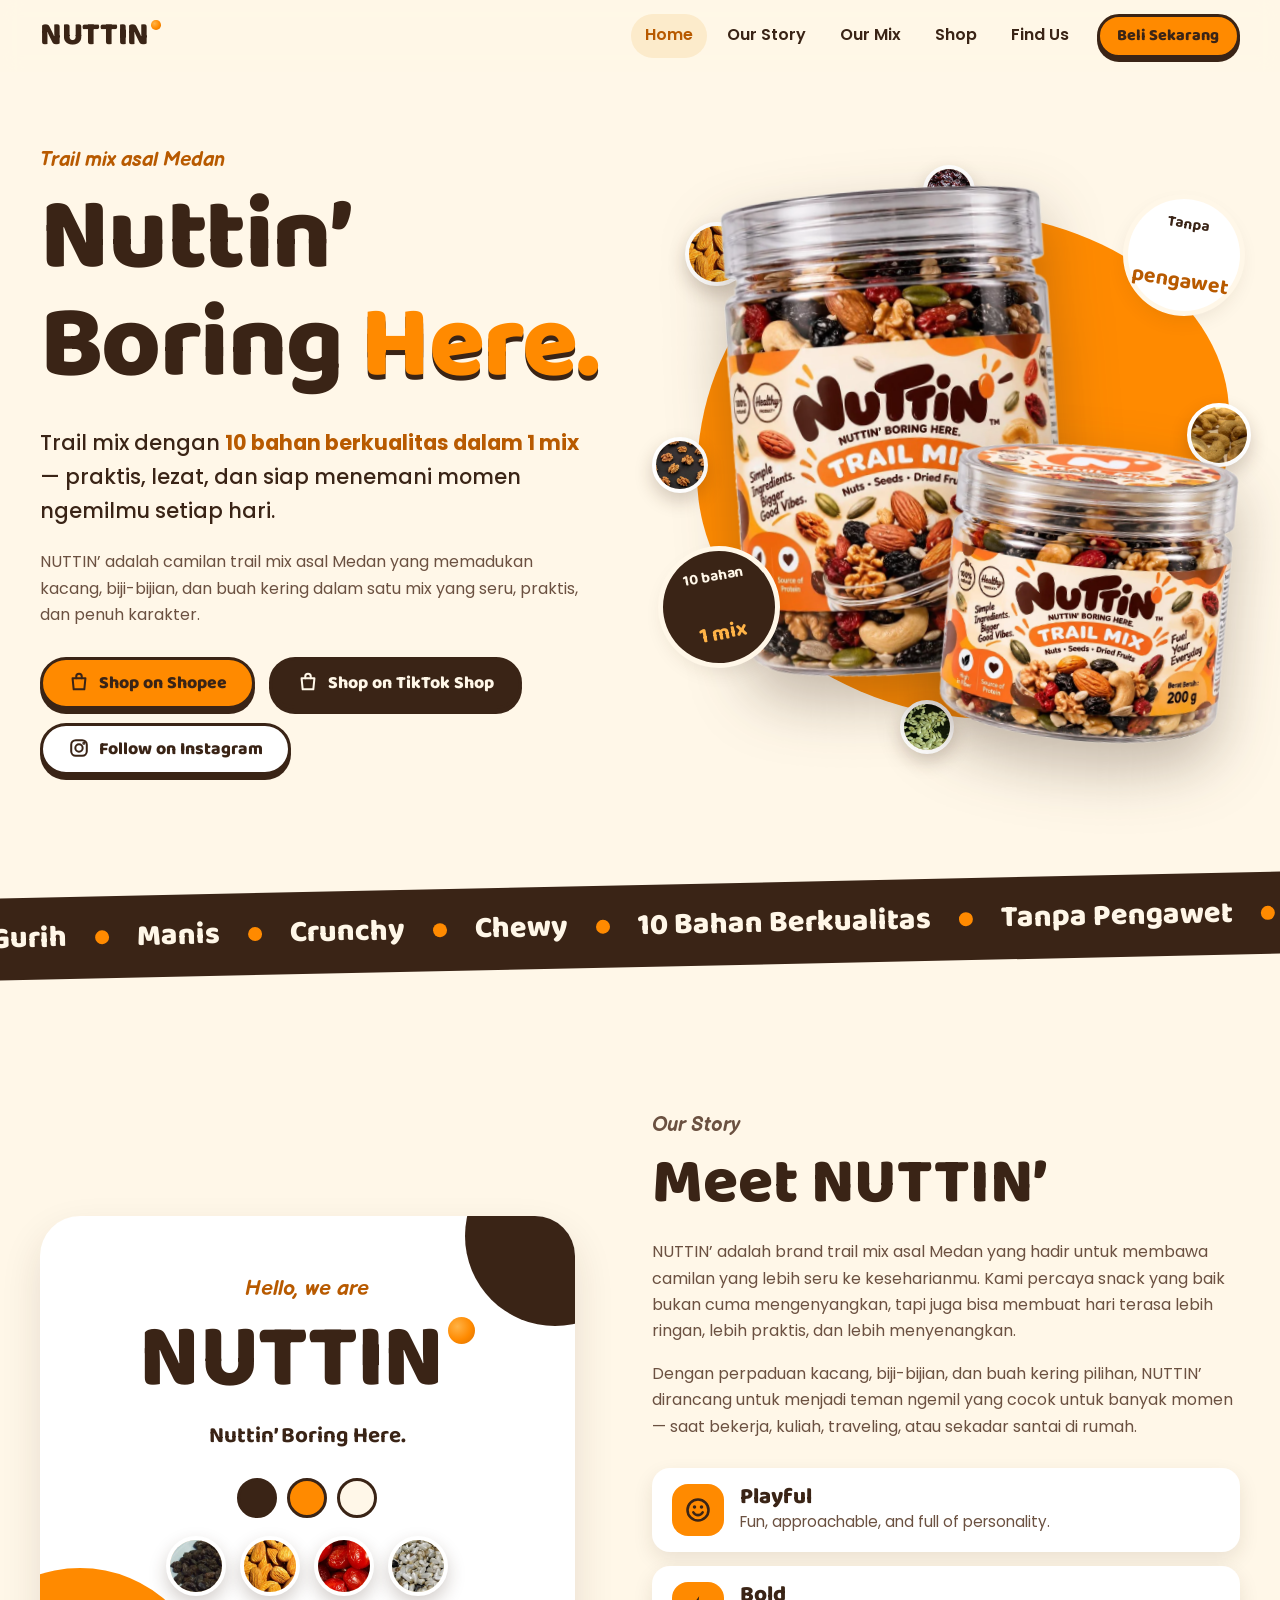
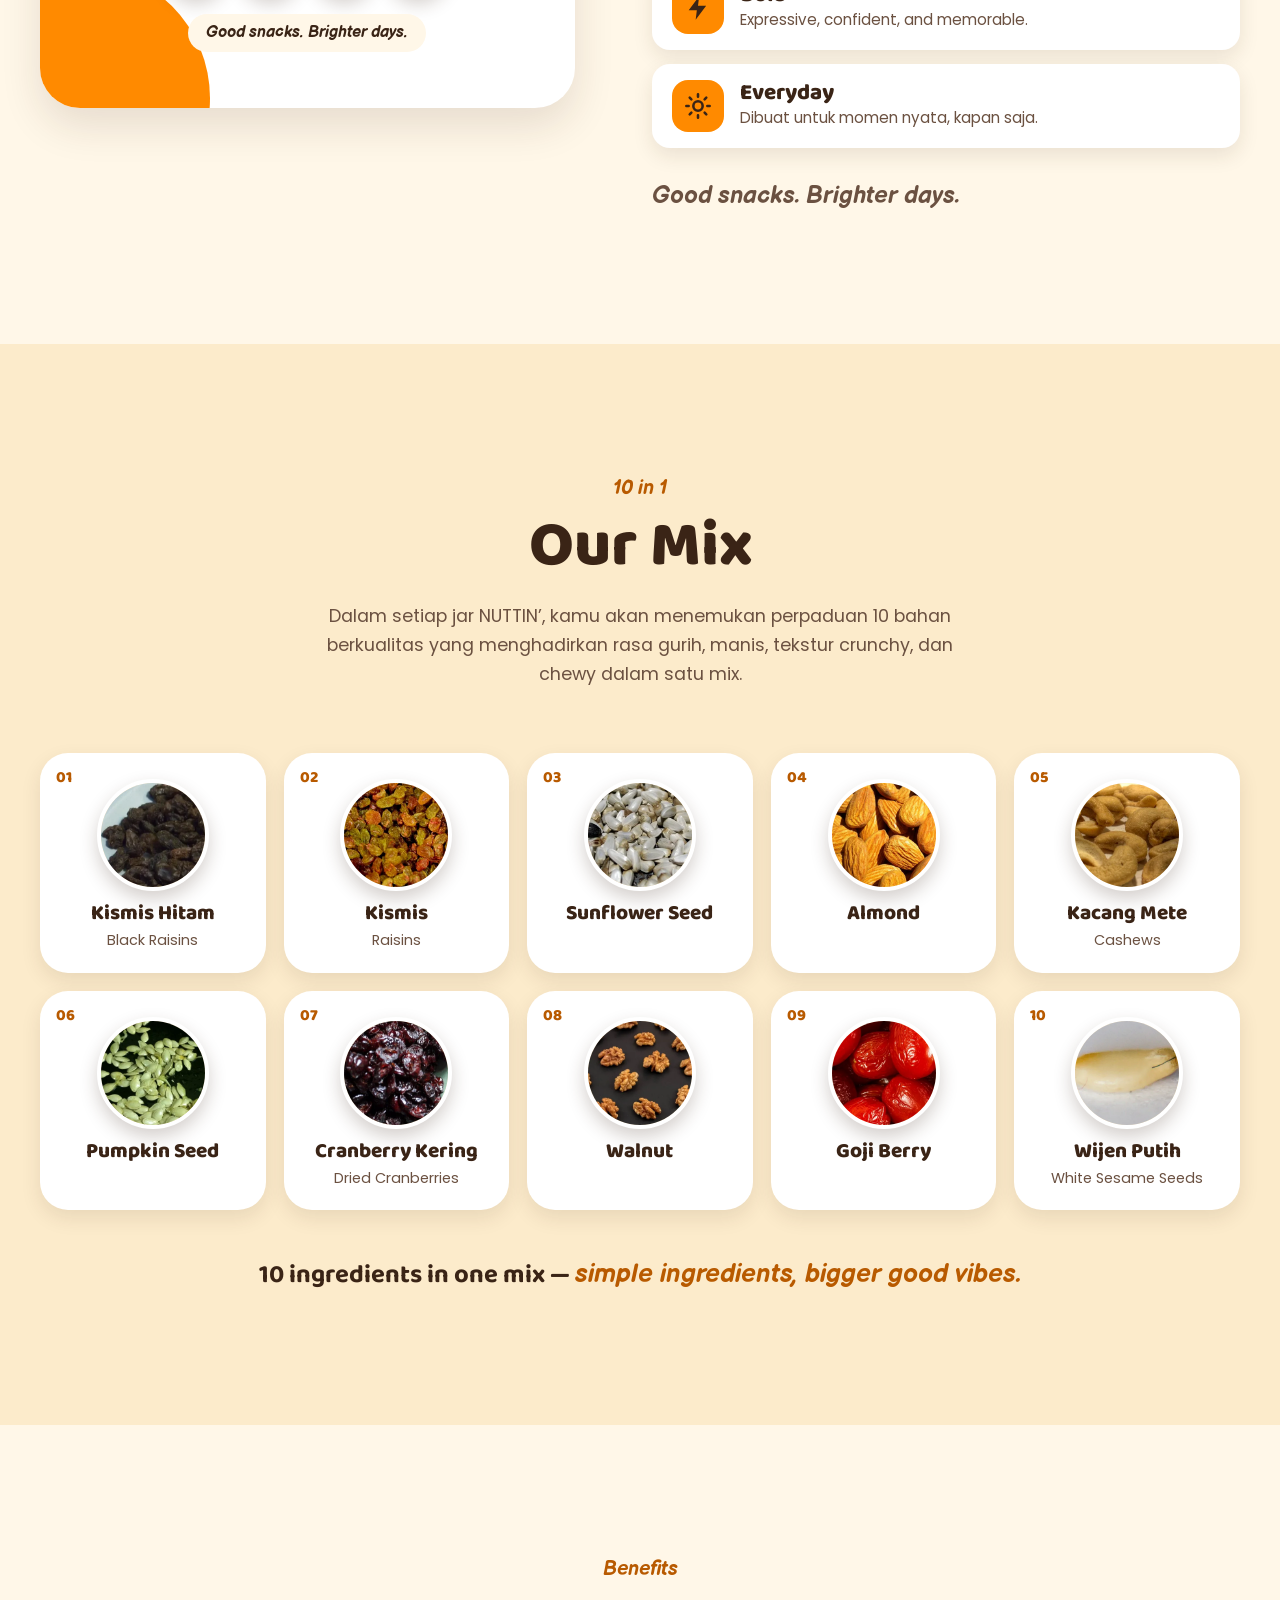
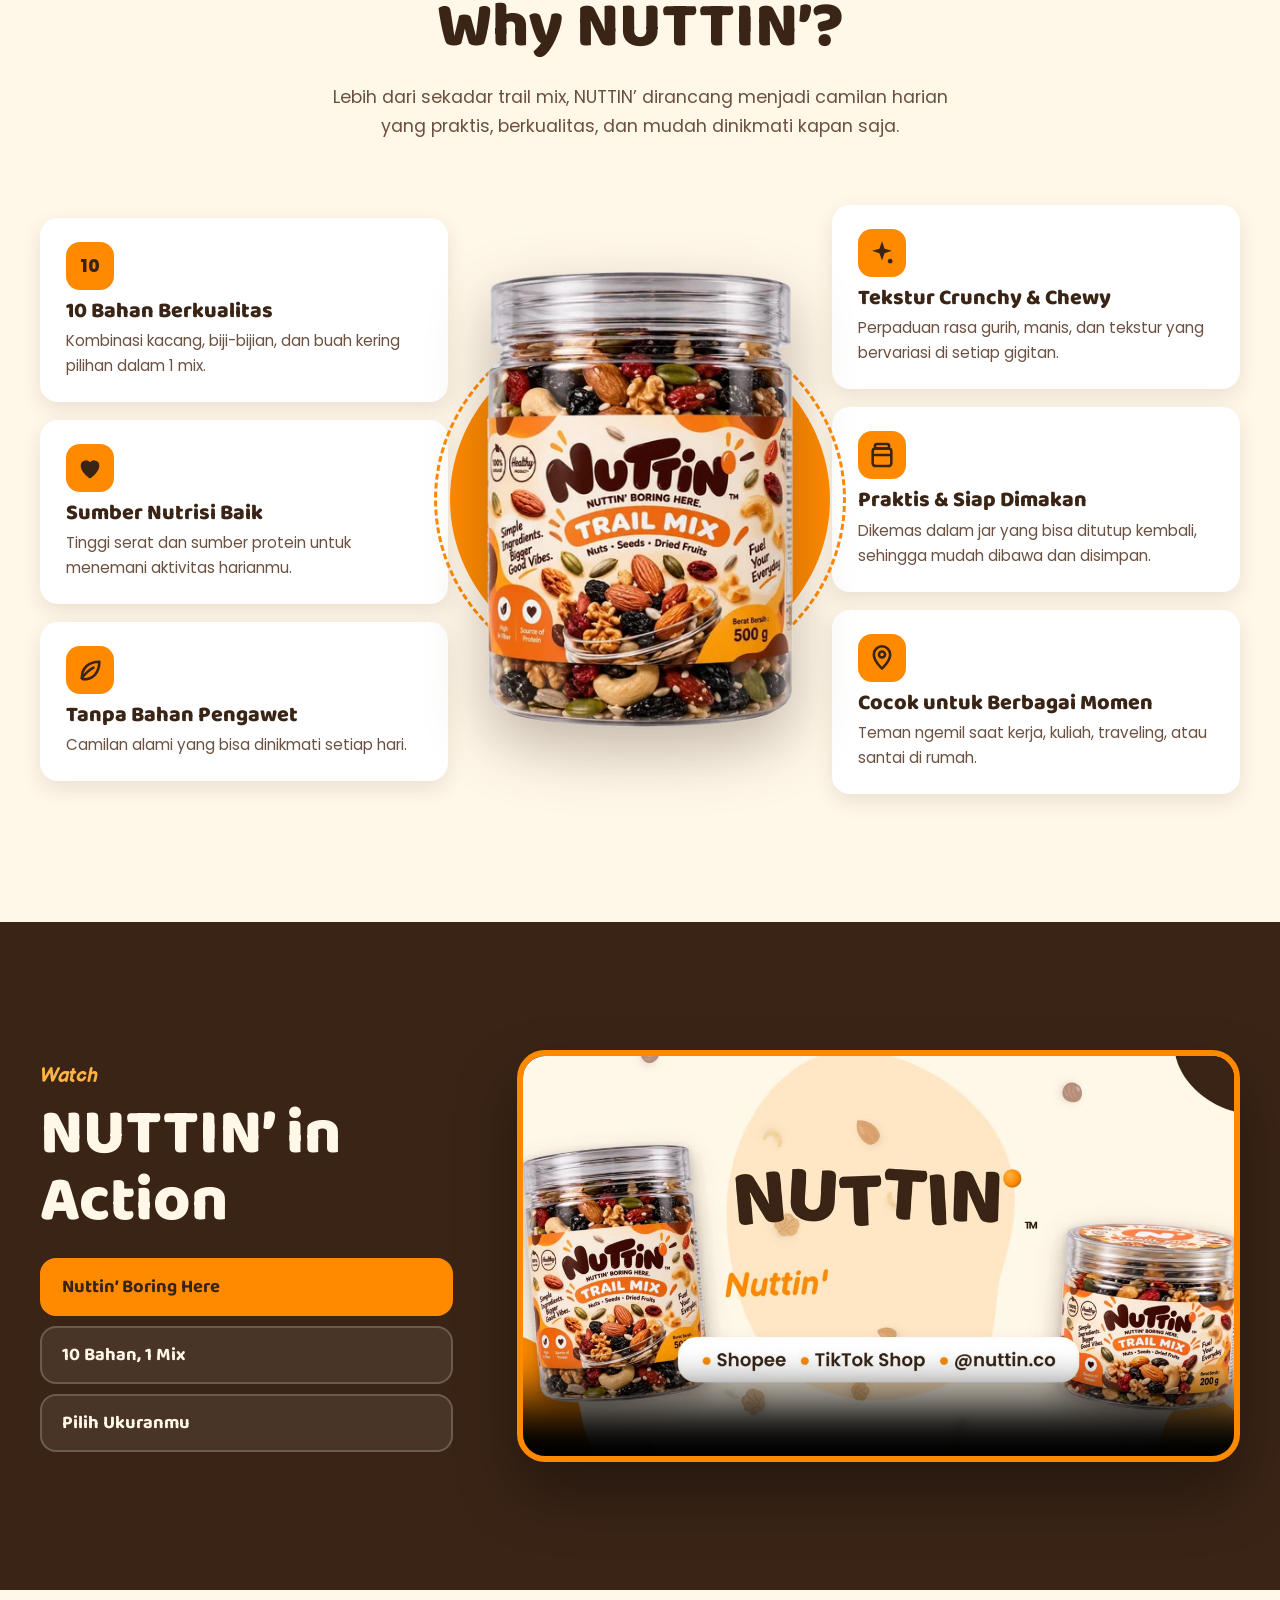
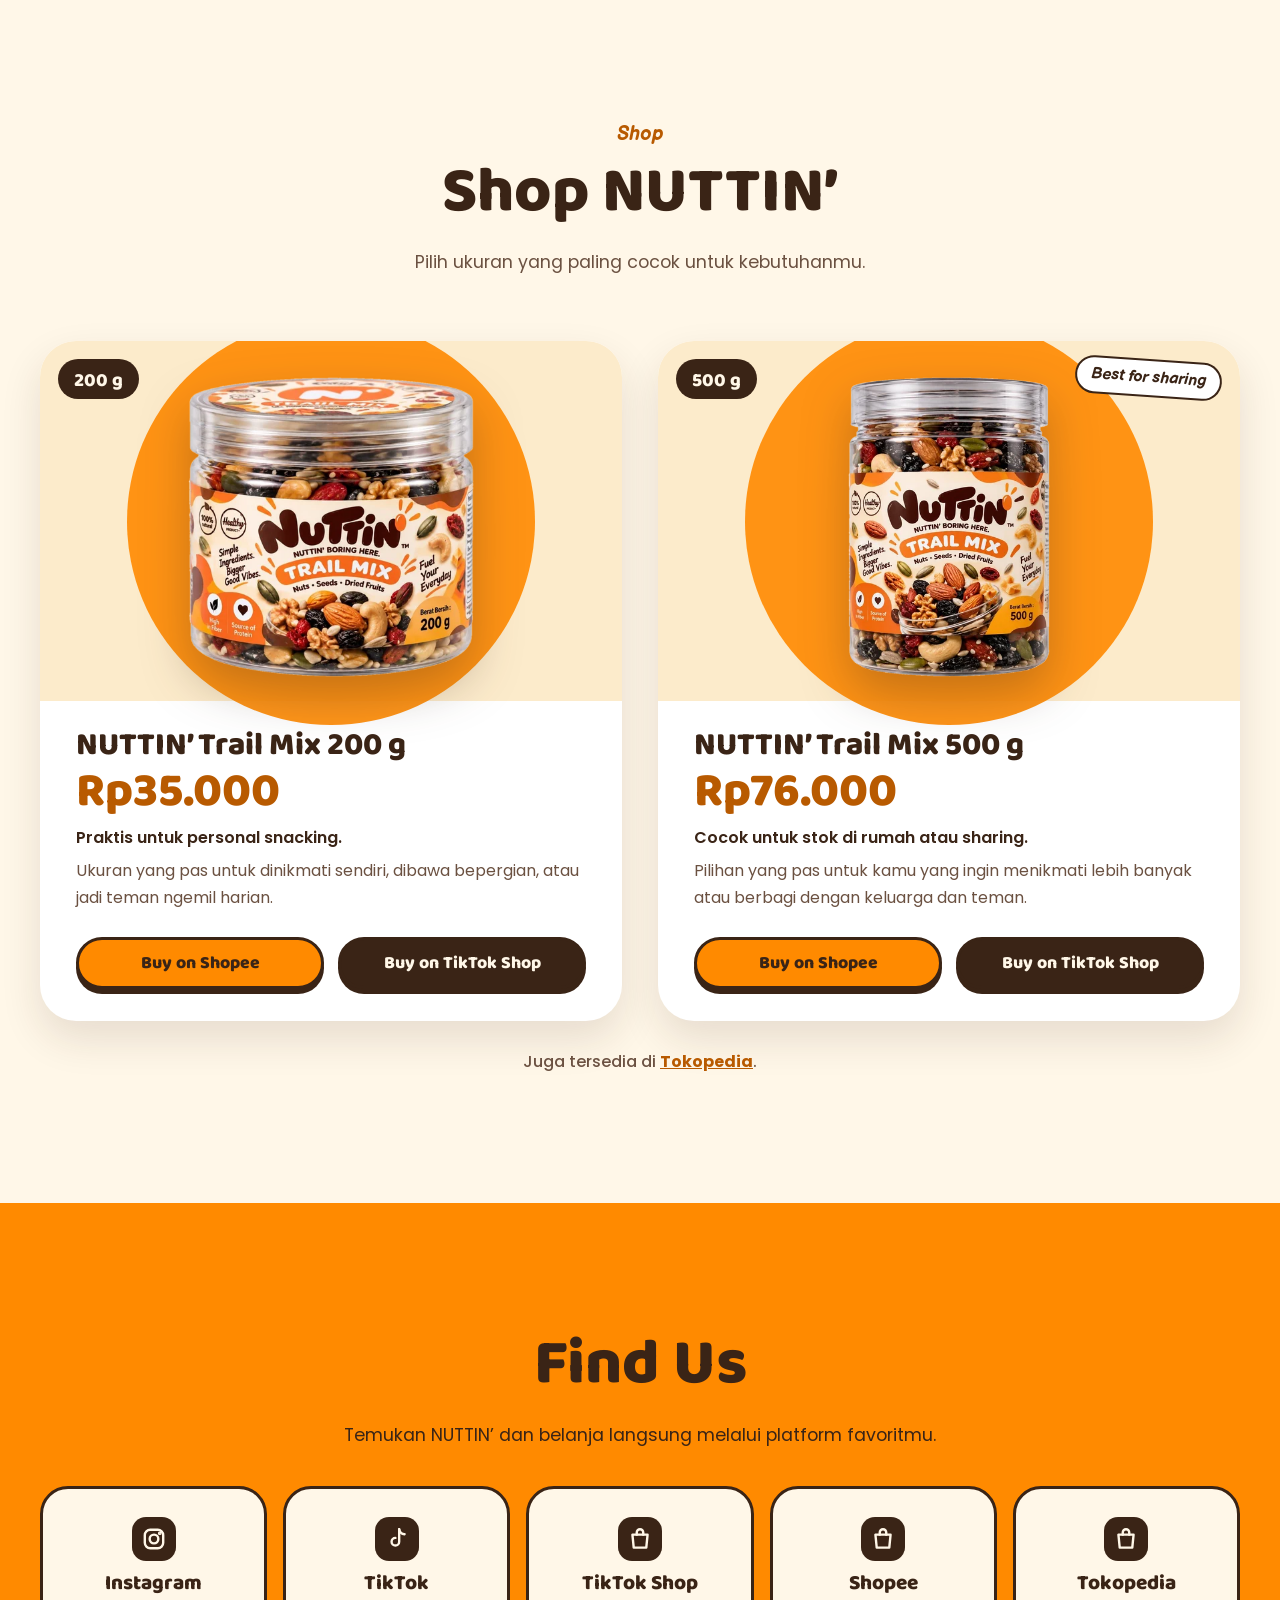
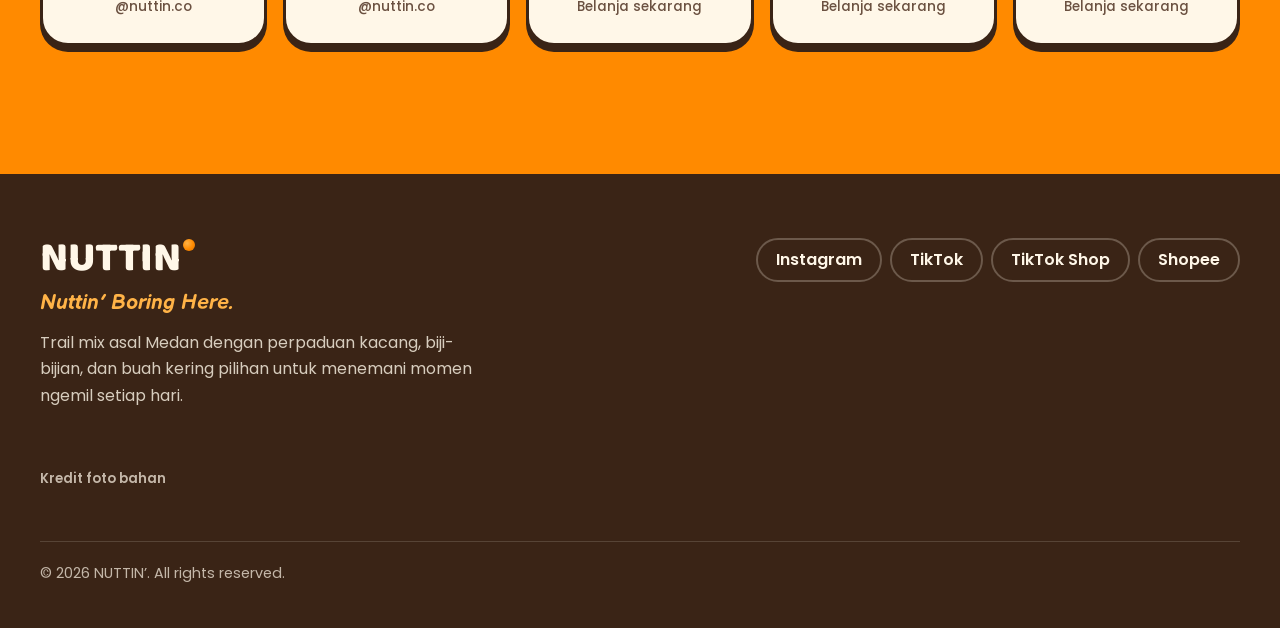
==== commit 48a2f791: "Use real ingredient photos instead of drawn icons Openly licensed photos (CC BY 2.0 / CC0) found via" ====
--- a/index.html
+++ b/index.html
@@ -8,14 +8,14 @@
   <meta name="theme-color" content="#FF8A00">
   <meta property="og:title" content="NUTTIN' Trail Mix — Nuttin' Boring Here.">
   <meta property="og:description" content="Trail mix dengan 10 bahan berkualitas dalam 1 mix — praktis, lezat, dan siap menemani momen ngemilmu setiap hari.">
-  <meta property="og:image" content="/assets/video/ad1.jpg">
+  <meta property="og:image" content="assets/video/ad1.jpg">
   <meta property="og:type" content="website">
-  <link rel="icon" href="/assets/img/favicon.svg" type="image/svg+xml">
+  <link rel="icon" href="assets/img/favicon.svg" type="image/svg+xml">
   <link rel="preconnect" href="https://fonts.googleapis.com">
   <link rel="preconnect" href="https://fonts.gstatic.com" crossorigin>
   <link href="https://fonts.googleapis.com/css2?family=Baloo+2:wght@600;700;800&family=Balsamiq+Sans:ital,wght@1,700&family=Poppins:wght@400;500;600;700&display=swap" rel="stylesheet">
-  <link rel="preload" as="image" href="/assets/img/jar500.webp">
-  <link rel="stylesheet" href="/styles.css">
+  <link rel="preload" as="image" href="assets/img/jar500.webp">
+  <link rel="stylesheet" href="styles.css">
 </head>
 <body>
 <a class="skip" href="#main">Langsung ke konten</a>
@@ -60,8 +60,8 @@
       <div class="float f3" data-ing="mete"></div>
       <div class="float f4" data-ing="pumpkin"></div>
       <div class="float f5" data-ing="walnut"></div>
-      <img class="jar jar--500" src="/assets/img/jar500.webp" width="677" height="1000" alt="Jar NUTTIN’ Trail Mix 500 g">
-      <img class="jar jar--200" src="/assets/img/jar200.webp" width="856" height="900" alt="Jar NUTTIN’ Trail Mix 200 g">
+      <img class="jar jar--500" src="assets/img/jar500.webp" width="677" height="1000" alt="Jar NUTTIN’ Trail Mix 500 g">
+      <img class="jar jar--200" src="assets/img/jar200.webp" width="856" height="900" alt="Jar NUTTIN’ Trail Mix 200 g">
       <span class="sticker sticker--a">10 bahan<br><b>1 mix</b></span>
       <span class="sticker sticker--b">Tanpa<br><b>pengawet</b></span>
     </div>
@@ -145,7 +145,7 @@
       </ul>
       <div class="why__jar reveal">
         <div class="ring"></div>
-        <img src="/assets/img/jar500-sm.webp" width="339" height="500" loading="lazy" alt="Jar NUTTIN’ Trail Mix">
+        <img src="assets/img/jar500-sm.webp" width="339" height="500" loading="lazy" alt="Jar NUTTIN’ Trail Mix">
       </div>
       <ul class="why__col">
         <li class="ben reveal"><svg class="ben__ic"><use href="#i-spark"/></svg><h3>Tekstur Crunchy &amp; Chewy</h3><p>Perpaduan rasa gurih, manis, dan tekstur yang bervariasi di setiap gigitan.</p></li>
@@ -163,14 +163,14 @@
       <p class="eyebrow eyebrow--light reveal">Watch</p>
       <h2 class="h2 reveal">NUTTIN’ in Action</h2>
       <div class="tabs reveal" role="tablist" aria-label="Pilih video">
-        <button role="tab" aria-selected="true" data-src="/assets/video/ad1.mp4" data-poster="/assets/video/ad1.jpg">Nuttin’ Boring Here</button>
-        <button role="tab" aria-selected="false" data-src="/assets/video/ad2.mp4" data-poster="/assets/video/ad2.jpg">10 Bahan, 1 Mix</button>
-        <button role="tab" aria-selected="false" data-src="/assets/video/ad3.mp4" data-poster="/assets/video/ad3.jpg">Pilih Ukuranmu</button>
+        <button role="tab" aria-selected="true" data-src="assets/video/ad1.mp4" data-poster="assets/video/ad1.jpg">Nuttin’ Boring Here</button>
+        <button role="tab" aria-selected="false" data-src="assets/video/ad2.mp4" data-poster="assets/video/ad2.jpg">10 Bahan, 1 Mix</button>
+        <button role="tab" aria-selected="false" data-src="assets/video/ad3.mp4" data-poster="assets/video/ad3.jpg">Pilih Ukuranmu</button>
       </div>
     </div>
     <div class="watch__player reveal">
-      <video id="player" controls playsinline preload="none" poster="/assets/video/ad1.jpg" width="1280" height="720">
-        <source src="/assets/video/ad1.mp4" type="video/mp4">
+      <video id="player" controls playsinline preload="none" poster="assets/video/ad1.jpg" width="1280" height="720">
+        <source src="assets/video/ad1.mp4" type="video/mp4">
       </video>
     </div>
   </div>
@@ -186,7 +186,7 @@
     </div>
     <div class="products">
       <article class="product reveal">
-        <div class="product__img"><img src="/assets/img/jar200-sm.webp" width="428" height="450" loading="lazy" alt="NUTTIN’ Trail Mix 200 g"><span class="size">200 g</span></div>
+        <div class="product__img"><img src="assets/img/jar200-sm.webp" width="428" height="450" loading="lazy" alt="NUTTIN’ Trail Mix 200 g"><span class="size">200 g</span></div>
         <div class="product__body">
           <h3>NUTTIN’ Trail Mix 200 g</h3>
           <p class="price">Rp35.000</p>
@@ -199,7 +199,7 @@
         </div>
       </article>
       <article class="product product--big reveal">
-        <div class="product__img"><img src="/assets/img/jar500-sm.webp" width="339" height="500" loading="lazy" alt="NUTTIN’ Trail Mix 500 g"><span class="size">500 g</span><span class="flag">Best for sharing</span></div>
+        <div class="product__img"><img src="assets/img/jar500-sm.webp" width="339" height="500" loading="lazy" alt="NUTTIN’ Trail Mix 500 g"><span class="size">500 g</span><span class="flag">Best for sharing</span></div>
         <div class="product__body">
           <h3>NUTTIN’ Trail Mix 500 g</h3>
           <p class="price">Rp76.000</p>
@@ -249,6 +249,21 @@
       </ul>
     </nav>
   </div>
+  <details class="wrap credits">
+    <summary>Kredit foto bahan</summary>
+    <ul>
+        <li>Kismis Hitam: <a href="https://www.flickr.com/photos/58990192@N03/5998383118" target="_blank" rel="noopener">“food_breakfast_oatmeal_ingredients_1”</a> oleh time_anchor, <a href="https://creativecommons.org/licenses/by/2.0/" target="_blank" rel="noopener">CC BY 2.0</a> (dipotong)</li>
+        <li>Kismis: <a href="https://www.flickr.com/photos/144152028@N08/30776150693" target="_blank" rel="noopener">“golden-raisins”</a> oleh aronbaker2, <a href="https://creativecommons.org/licenses/by/2.0/" target="_blank" rel="noopener">CC BY 2.0</a> (dipotong)</li>
+        <li>Sunflower Seed: <a href="https://www.flickr.com/photos/78428166@N00/4588083624" target="_blank" rel="noopener">“Bird Feed”</a> oleh Tobyotter, <a href="https://creativecommons.org/licenses/by/2.0/" target="_blank" rel="noopener">CC BY 2.0</a> (dipotong)</li>
+        <li>Almond: <a href="https://www.flickr.com/photos/60879087@N02/5605239684" target="_blank" rel="noopener">“Almonds”</a> oleh HealthAliciousNess, <a href="https://creativecommons.org/licenses/by/2.0/" target="_blank" rel="noopener">CC BY 2.0</a> (dipotong)</li>
+        <li>Kacang Mete: <a href="https://www.flickr.com/photos/13144581@N00/4208655591" target="_blank" rel="noopener">“Cashews”</a> oleh Razor512, <a href="https://creativecommons.org/licenses/by/2.0/" target="_blank" rel="noopener">CC BY 2.0</a> (dipotong)</li>
+        <li>Pumpkin Seed: <a href="https://www.flickr.com/photos/25925793@N00/5131158816" target="_blank" rel="noopener">“Toasting pumpkin seeds”</a> oleh fifikins, <a href="https://creativecommons.org/licenses/by/2.0/" target="_blank" rel="noopener">CC BY 2.0</a> (dipotong)</li>
+        <li>Cranberry Kering: <a href="https://www.flickr.com/photos/70757891@N00/3790084214" target="_blank" rel="noopener">“Cranberry Walnut Bread - Dried cranberries”</a> oleh grongar, <a href="https://creativecommons.org/licenses/by/2.0/" target="_blank" rel="noopener">CC BY 2.0</a> (dipotong)</li>
+        <li>Walnut: <a href="https://www.flickr.com/photos/155753322@N06/41903868530" target="_blank" rel="noopener">“Seamless pattern with walnut. Abstract backgroun”</a> oleh www.readyelements.com, <a href="https://creativecommons.org/publicdomain/zero/1.0/" target="_blank" rel="noopener">CC0 1.0</a> (dipotong)</li>
+        <li>Goji Berry: <a href="https://commons.wikimedia.org/w/index.php?curid=68294744" target="_blank" rel="noopener">“Goji berries”</a> oleh Jeon Sang O, <a href="https://creativecommons.org/publicdomain/zero/1.0/" target="_blank" rel="noopener">CC0 1.0</a> (dipotong)</li>
+        <li>Wijen Putih: <a href="https://www.flickr.com/photos/29507259@N02/7544213838" target="_blank" rel="noopener">“Sesame seed at 2:1 magnification”</a> oleh D Coetzee, <a href="https://creativecommons.org/publicdomain/zero/1.0/" target="_blank" rel="noopener">CC0 1.0</a> (dipotong)</li>
+    </ul>
+  </details>
   <p class="wrap footer__copy">© 2026 NUTTIN’. All rights reserved.</p>
 </footer>
 
@@ -268,6 +283,6 @@
   <symbol id="i-ten" viewBox="0 0 24 24"><text x="12" y="17" text-anchor="middle" font-family="Baloo 2, sans-serif" font-weight="800" font-size="15" fill="currentColor">10</text></symbol>
 </svg>
 
-<script src="/main.js" defer></script>
+<script src="main.js" defer></script>
 </body>
 </html>
--- a/styles.css
+++ b/styles.css
@@ -163,7 +163,7 @@
 .sticker--b { right: 0; top: 4%; transform: rotate(9deg); background: var(--white); color: var(--brown); }
 .sticker--b b { color: var(--orange-deep); }
 .float { position: absolute; width: 64px; height: 64px; filter: drop-shadow(0 6px 8px rgba(58, 36, 22, .22)); animation: bob 5s ease-in-out infinite; }
-.float svg { width: 100%; height: 100%; }
+.float { border-radius: 50%; }
 .f1 { left: 2%; top: 8%; } .f2 { left: 44%; top: -2%; animation-delay: -1.2s; width: 52px; height: 52px; }
 .f3 { right: -2%; top: 40%; animation-delay: -2.4s; } .f4 { left: 40%; bottom: -2%; animation-delay: -3.1s; width: 54px; height: 54px; }
 .f5 { left: -4%; top: 46%; animation-delay: -.6s; width: 56px; height: 56px; }
@@ -330,3 +330,18 @@
   *, *::before, *::after { animation: none !important; transition: none !important; }
   .js .reveal { opacity: 1; transform: none; }
 }
+
+/* real ingredient photos */
+.photo { border-radius: 50%; overflow: hidden; background: var(--cream-2); border: 4px solid var(--white); box-shadow: 0 8px 18px rgba(58, 36, 22, .22); }
+.photo img { width: 100%; height: 100%; object-fit: cover; display: block; }
+.ing__ic.photo { width: 112px; height: 112px; filter: none; }
+.ing:hover .ing__ic.photo { transform: scale(1.06) rotate(4deg); }
+.float.photo { filter: none; }
+.brandcard__ings span.photo { width: 60px; height: 60px; }
+@media (max-width: 600px) { .ing__ic.photo { width: 92px; height: 92px; } }
+
+/* credits */
+.credits { margin-top: 32px; color: rgba(255, 247, 232, .7); font-size: .82rem; }
+.credits summary { cursor: pointer; min-height: 44px; display: inline-flex; align-items: center; font-weight: 600; }
+.credits ul { display: grid; gap: 4px; padding: 8px 0 4px; }
+.credits a { color: var(--orange-soft); }
